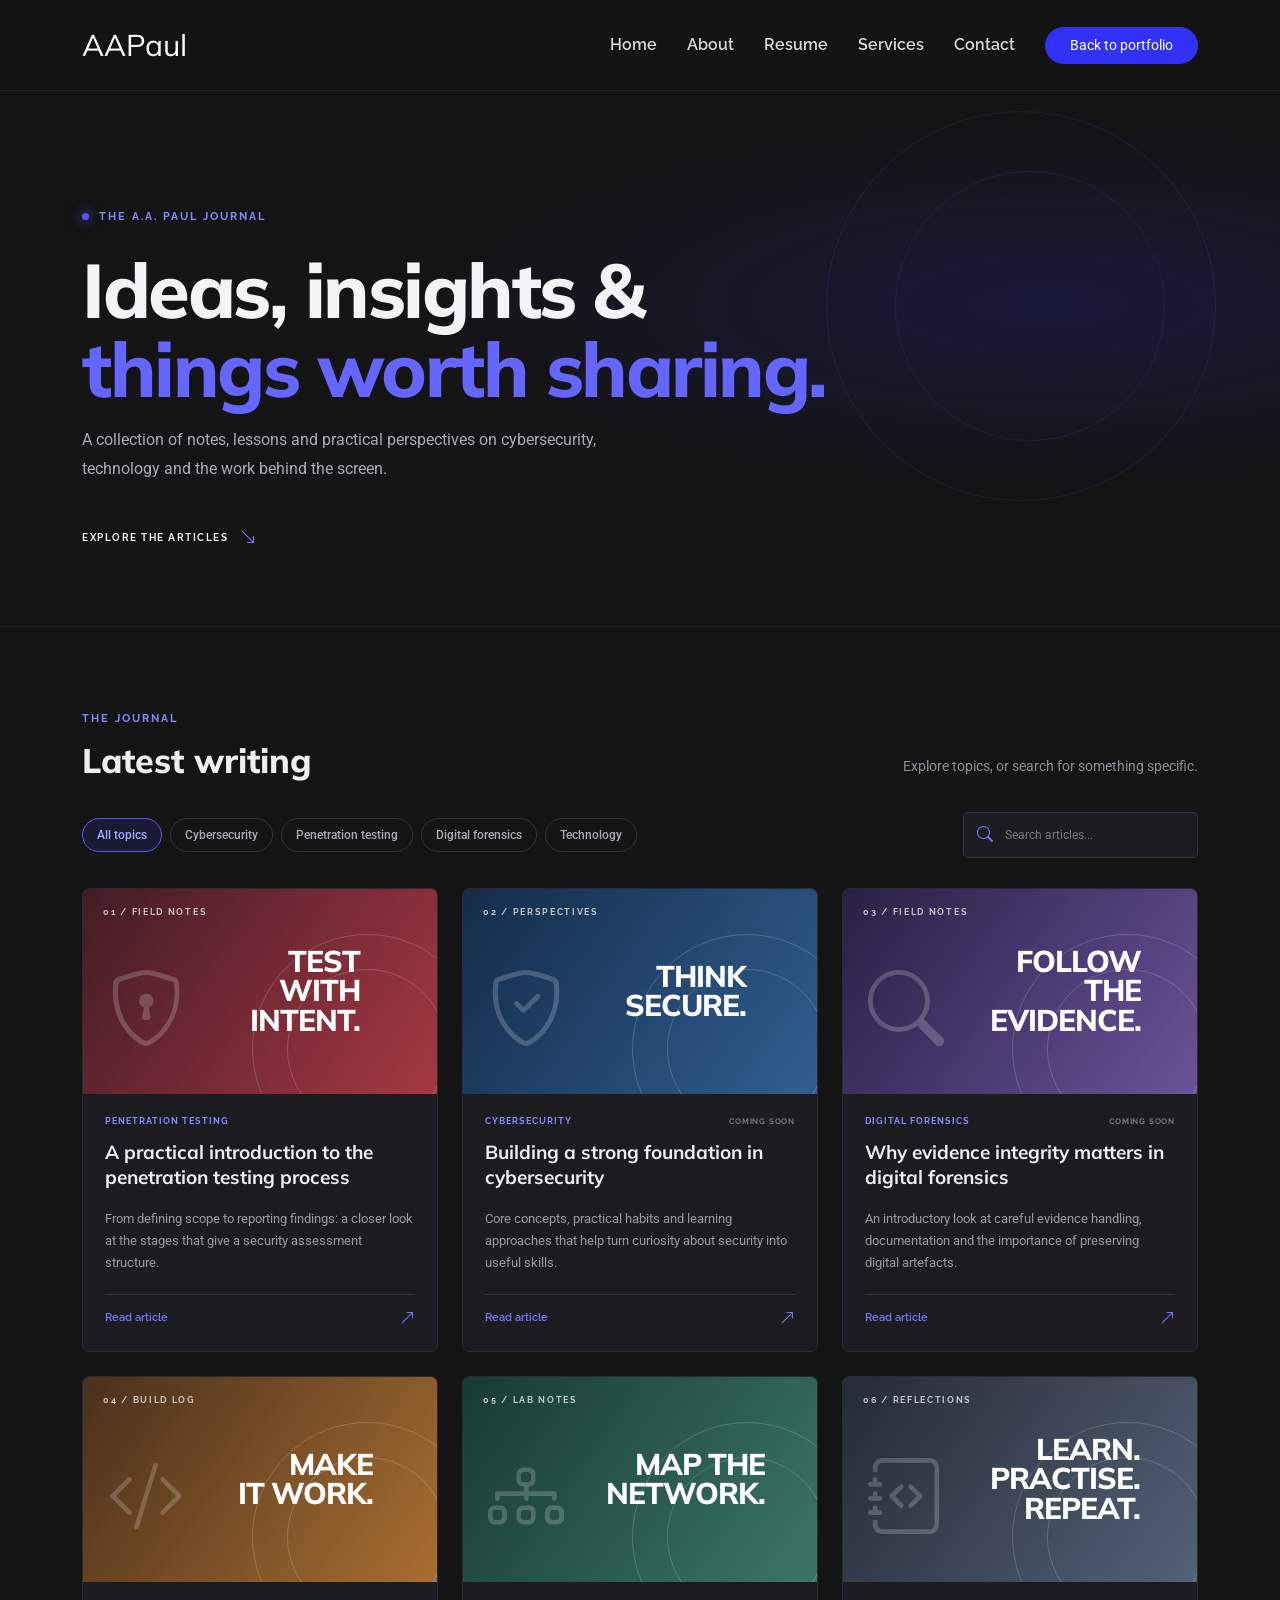
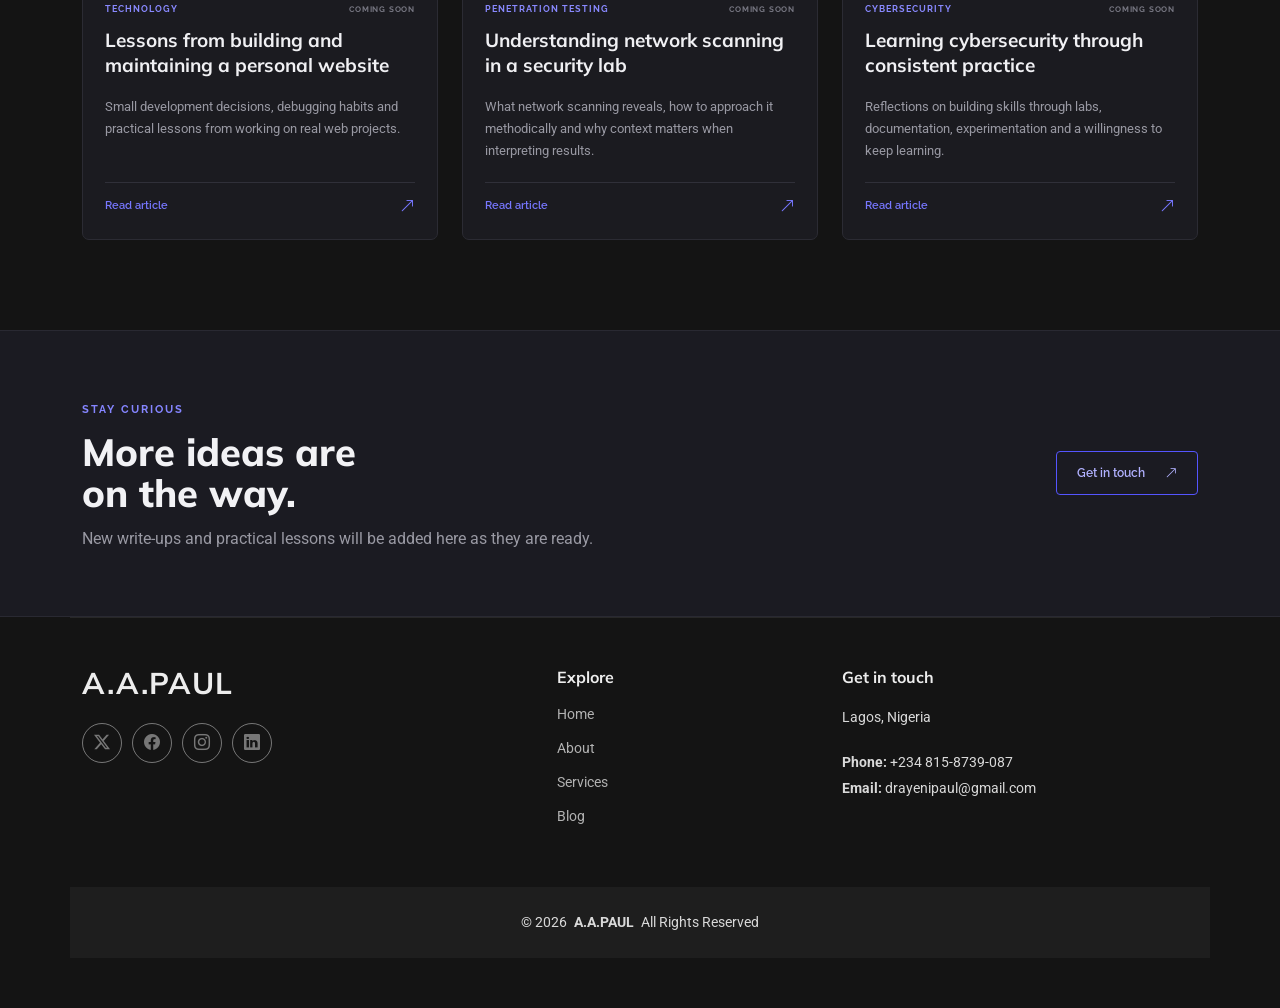
==== blogs/index.html @ 4cf0b378 "Add files via upload" ====
<!DOCTYPE html>
<html lang="en">
<head>
  <meta charset="utf-8">
  <meta name="viewport" content="width=device-width, initial-scale=1.0">
  <title>Blog | A.A. Paul</title>
  <meta name="description" content="Notes, tutorials and perspectives on cybersecurity, penetration testing, digital forensics and technology by A.A. Paul.">
  <meta name="theme-color" content="#141414">
  <link href="../favicon.png" rel="icon">
  <link rel="preconnect" href="https://fonts.googleapis.com">
  <link rel="preconnect" href="https://fonts.gstatic.com" crossorigin>
  <link href="https://fonts.googleapis.com/css2?family=Roboto:wght@300;400;500;700&family=Raleway:wght@400;500;600;700;800&family=Mulish:wght@400;500;600;700;800&display=swap" rel="stylesheet">
  <link href="../assets/vendor/bootstrap/css/bootstrap.min.css" rel="stylesheet">
  <link href="../assets/vendor/bootstrap-icons/bootstrap-icons.css" rel="stylesheet">
  <link href="../assets/vendor/aos/aos.css" rel="stylesheet">
  <link href="../assets/css/main.css" rel="stylesheet">
  <link href="../assets/css/blog.css" rel="stylesheet">
</head>
<body class="blogs-page">
  <header id="header" class="header d-flex align-items-center sticky-top">
    <div class="container-fluid container-xl position-relative d-flex align-items-center">
      <a href="../index.html" class="logo d-flex align-items-center me-auto"><h1 class="sitename">AAPaul</h1></a>
      <nav id="navmenu" class="navmenu" aria-label="Main navigation">
        <ul>
          <li><a href="../index.html#hero">Home</a></li>
          <li><a href="../index.html#about">About</a></li>
          <li><a href="../index.html#resume">Resume</a></li>
          <li><a href="../index.html#services">Services</a></li>
          <li><a href="../index.html#contact">Contact</a></li>
        </ul>
        <i class="mobile-nav-toggle d-xl-none bi bi-list" aria-label="Toggle navigation" role="button" tabindex="0"></i>
      </nav>
      <a class="btn-getstarted blog-nav-cta" href="index.html">Back to portfolio</a>
    </div>
  </header>

  <main>
    <section class="blog-hero">
      <div class="container" data-aos="fade-up">
        <div class="blog-eyebrow"><span></span> THE A.A. PAUL JOURNAL</div>
        <h2>Ideas, insights &amp;<br><em>things worth sharing.</em></h2>
        <p class="blog-intro">A collection of notes, lessons and practical perspectives on cybersecurity, technology and the work behind the screen.</p>
        <a class="blog-scroll-link" href="#articles">EXPLORE THE ARTICLES <i class="bi bi-arrow-down-right"></i></a>
      </div>
      <div class="hero-orbit orbit-one"></div><div class="hero-orbit orbit-two"></div>
    </section>

    <section class="blog-content" id="articles">
      <div class="container">
        <div class="blog-section-heading" data-aos="fade-up">
          <div><span class="section-kicker">THE JOURNAL</span><h2>Latest writing</h2></div>
          <p>Explore topics, or search for something specific.</p>
        </div>

        <div class="blog-tools" data-aos="fade-up" data-aos-delay="80">
          <div class="blog-filters" role="group" aria-label="Filter articles by category">
            <button class="filter-chip active" type="button" data-filter="all" aria-pressed="true">All topics</button>
            <button class="filter-chip" type="button" data-filter="Cybersecurity" aria-pressed="false">Cybersecurity</button>
            <button class="filter-chip" type="button" data-filter="Penetration Testing" aria-pressed="false">Penetration testing</button>
            <button class="filter-chip" type="button" data-filter="Digital Forensics" aria-pressed="false">Digital forensics</button>
            <button class="filter-chip" type="button" data-filter="Technology" aria-pressed="false">Technology</button>
          </div>
          <label class="blog-search"><i class="bi bi-search"></i><input id="blogSearch" type="search" placeholder="Search articles..." aria-label="Search articles"></label>
        </div>

        <div class="row g-4" id="blogGrid">
          <div class="col-lg-4 col-md-6 blog-card-wrap" data-category="Penetration Testing" data-search="penetration testing methodology reconnaissance vulnerability assessment ethical hacking">
            <article class="journal-card" data-aos="fade-up">
              <div class="journal-art art-red"><span class="art-index">01 / FIELD NOTES</span><i class="bi bi-shield-lock"></i><span class="art-word">TEST<br>WITH<br>INTENT.</span></div>
              <div class="journal-card-body"><div class="journal-meta"><span>Penetration Testing</span><!--<span class="coming-soon">COMING SOON</span>--></div><h3>A practical introduction to the penetration testing process</h3><p>From defining scope to reporting findings: a closer look at the stages that give a security assessment structure.</p><a class="journal-read" href="/a-practical-introduction-to the-penetration-testing-process">Read article <i class="bi bi-arrow-up-right"></i></a></div>
            </article>
          </div>
          <div class="col-lg-4 col-md-6 blog-card-wrap" data-category="Cybersecurity" data-search="cybersecurity fundamentals security mindset learning skills beginner">
            <article class="journal-card" data-aos="fade-up" data-aos-delay="70">
              <div class="journal-art art-blue"><span class="art-index">02 / PERSPECTIVES</span><i class="bi bi-shield-check"></i><span class="art-word">THINK<br>SECURE.</span></div>
              <div class="journal-card-body"><div class="journal-meta"><span>Cybersecurity</span><span class="coming-soon">COMING SOON</span></div><h3>Building a strong foundation in cybersecurity</h3><p>Core concepts, practical habits and learning approaches that help turn curiosity about security into useful skills.</p><a class="journal-read" href="/building-a-strong-foundation-in-cybersecurity">Read article <i class="bi bi-arrow-up-right"></i></a></div>
            </article>
          </div>
          <div class="col-lg-4 col-md-6 blog-card-wrap" data-category="Digital Forensics" data-search="digital forensics investigation evidence integrity chain custody analysis">
            <article class="journal-card" data-aos="fade-up" data-aos-delay="140">
              <div class="journal-art art-violet"><span class="art-index">03 / FIELD NOTES</span><i class="bi bi-search"></i><span class="art-word">FOLLOW<br>THE<br>EVIDENCE.</span></div>
              <div class="journal-card-body"><div class="journal-meta"><span>Digital Forensics</span><span class="coming-soon">COMING SOON</span></div><h3>Why evidence integrity matters in digital forensics</h3><p>An introductory look at careful evidence handling, documentation and the importance of preserving digital artefacts.</p><a class="journal-read" href="../why-evidence-integrity-matters-in-digital-forensics">Read article <i class="bi bi-arrow-up-right"></i></a></div>
            </article>
          </div>
          <div class="col-lg-4 col-md-6 blog-card-wrap" data-category="Technology" data-search="technology web development building portfolio website lessons">
            <article class="journal-card" data-aos="fade-up">
              <div class="journal-art art-amber"><span class="art-index">04 / BUILD LOG</span><i class="bi bi-code-slash"></i><span class="art-word">MAKE<br>IT WORK.</span></div>
              <div class="journal-card-body"><div class="journal-meta"><span>Technology</span><span class="coming-soon">COMING SOON</span></div><h3>Lessons from building and maintaining a personal website</h3><p>Small development decisions, debugging habits and practical lessons from working on real web projects.</p><a class="journal-read" href="../lessons-from-building-and-maintaining-a-personal-website">Read article <i class="bi bi-arrow-up-right"></i></a></div>
            </article>
          </div>
          <div class="col-lg-4 col-md-6 blog-card-wrap" data-category="Penetration Testing" data-search="nmap network scanning ports services enumeration lab">
            <article class="journal-card" data-aos="fade-up" data-aos-delay="70">
              <div class="journal-art art-green"><span class="art-index">05 / LAB NOTES</span><i class="bi bi-diagram-3"></i><span class="art-word">MAP THE<br>NETWORK.</span></div>
              <div class="journal-card-body"><div class="journal-meta"><span>Penetration Testing</span><span class="coming-soon">COMING SOON</span></div><h3>Understanding network scanning in a security lab</h3><p>What network scanning reveals, how to approach it methodically and why context matters when interpreting results.</p><a class="journal-read" href="../understanding-network-scanning-in-a-security-lab">Read article <i class="bi bi-arrow-up-right"></i></a></div>
            </article>
          </div>
          <div class="col-lg-4 col-md-6 blog-card-wrap" data-category="Cybersecurity" data-search="career cybersecurity continuous learning professional development journey">
            <article class="journal-card" data-aos="fade-up" data-aos-delay="140">
              <div class="journal-art art-slate"><span class="art-index">06 / REFLECTIONS</span><i class="bi bi-journal-code"></i><span class="art-word">LEARN.<br>PRACTISE.<br>REPEAT.</span></div>
              <div class="journal-card-body"><div class="journal-meta"><span>Cybersecurity</span><span class="coming-soon">COMING SOON</span></div><h3>Learning cybersecurity through consistent practice</h3><p>Reflections on building skills through labs, documentation, experimentation and a willingness to keep learning.</p><a class="journal-read" href="../learning-cybersecurity-through-consistent-practice">Read article <i class="bi bi-arrow-up-right"></i></a></div>
            </article>
          </div>
        </div>
        <div class="blog-empty" id="blogEmpty" hidden><i class="bi bi-journal-x"></i><h3>No matching articles</h3><p>Try another search term or choose a different topic.</p></div>
      </div>
    </section>

    <section class="blog-note"><div class="container"><div class="blog-note-inner"><div><span class="section-kicker">STAY CURIOUS</span><h2>More ideas are<br>on the way.</h2><p>New write-ups and practical lessons will be added here as they are ready.</p></div><a href="index.html#contact" class="blog-contact-link">Get in touch <i class="bi bi-arrow-up-right"></i></a></div></div></section>
  </main>

  <footer id="footer" class="footer"><div class="container footer-top"><div class="row gy-4"><div class="col-lg-5 col-md-12 footer-about"><a href="index.html" class="logo d-flex align-items-center"><span class="sitename">A.A.PAUL</span></a><div class="social-links d-flex mt-4"><a href="https://x.com/Dr_JPat" aria-label="X"><i class="bi bi-twitter-x"></i></a><a href="https://web.facebook.com/paul.ayeni.921" aria-label="Facebook"><i class="bi bi-facebook"></i></a><a href="https://www.instagram.com/ayeni.a.paul" aria-label="Instagram"><i class="bi bi-instagram"></i></a><a href="https://www.linkedin.com/in/paul-ayeni-24960a323" aria-label="LinkedIn"><i class="bi bi-linkedin"></i></a></div></div><div class="col-lg-3 col-6 footer-links"><h4>Explore</h4><ul><li><a href="index.html#hero">Home</a></li><li><a href="index.html#about">About</a></li><li><a href="index.html#services">Services</a></li><li><a href="blogs.html">Blog</a></li></ul></div><div class="col-lg-4 col-md-12 footer-contact"><h4>Get in touch</h4><p>Lagos, Nigeria</p><p class="mt-4"><strong>Phone:</strong> <span>+234 815-8739-087</span></p><p><strong>Email:</strong> <span>drayenipaul@gmail.com</span></p></div></div></div><div class="container copyright text-center mt-4"><p>© <span>2026</span> <strong class="px-1 sitename">A.A.PAUL</strong> <span>All Rights Reserved</span></p></div></footer>
  <a href="#" id="scroll-top" class="scroll-top d-flex align-items-center justify-content-center"><i class="bi bi-arrow-up-short"></i></a>
  <div id="preloader"></div>
  <script src="../assets/vendor/bootstrap/js/bootstrap.bundle.min.js"></script>
  <script src="../assets/vendor/aos/aos.js"></script>
  <script src="../assets/js/main.js"></script>
  <script src="../assets/js/blog.js"></script>
</body>
</html>
---- assets/css/main.css ----
body{
  color: var(--default-color);
  background-color: var(--background-color);
  font-family: var(--default-font);
}

/* Fonts */
:root {
  --default-font: "Roboto",  system-ui, -apple-system, "Segoe UI", Roboto, "Helvetica Neue", Arial, "Noto Sans", "Liberation Sans", sans-serif, "Apple Color Emoji", "Segoe UI Emoji", "Segoe UI Symbol", "Noto Color Emoji";
  --heading-font: "Mulish",  sans-serif;
  --nav-font: "Raleway",  sans-serif;
}

:root { 
  --background-color: #141414; 
  --default-color: #d9d9d9; 
  --heading-color: #ededed; 
  --accent-color: rgb(49, 49, 248); 
  --surface-color: #1c1c1c; 
  --contrast-color: #ffffff;
}

:root {
  --nav-color: #d9d9d9;  
  --nav-hover-color: rgb(49, 49, 248); 
  --nav-mobile-background-color: #2e2e2e;
  --nav-dropdown-background-color: #2e2e2e;
  --nav-dropdown-color: #d9d9d9;
  --nav-dropdown-hover-color: rgb(49, 49, 248);
}

.light-background {
  --background-color: rgba(41, 41, 41, 0.8);
  --surface-color: #484848;
}

.dark-background {
  --background-color: #060606;
  --default-color: #ffffff;
  --heading-color: #ffffff;
  --surface-color: #252525;
  --contrast-color: #ffffff;
}

/* Smooth scroll */
:root {
  scroll-behavior: smooth;
}

a{
  color: var(--accent-color);
  text-decoration: none;
  transition: 0.3s;
}

a:hover{
  color: color-mix(in srgb, var(--accent-color), transparent 25%);
  text-decoration: none;
}

.header{
  --heading-color: #ffffff;
  color: var(--default-color);
  background-color: var(--background-color);
  padding: 15px 0;
  transition: all 0.5s;
  z-index: 997;
}

h1, h2, h3, h4, h5, h6{
  color: var(--heading-color);
  font-family: var(--heading-font);
}

.header .logo{
  line-height: 1;
}

.header .logo img{
  max-height: 36px;
  margin-right: 8px;
}

.header .logo h1{
  font-size: 30px;
  margin: 0;
  font-weight: 400;
  color: var(--heading-color);
}

.header .btn-getstarted,
.header .btn-getstarted:focus{
  color: var(--contrast-color);
  background: var(--accent-color);
  font-size: 14px;
  padding: 8px 25px;
  margin: 0 0 0 30px;
  border-radius: 50px;
  transition: 0.3s;
}

.header .btn-getstarted:hover,
.header .btn-getstarted:focus:hover{
  color: var(--contrast-color);
  background: color-mix(in srgb, var(--accent-color), transparent 15%);
}

@media (max-width: 1200px){
  .header .logo {
    order: 1;
  }

  .header .btn-getstarted{
    order: 2;
    margin: 0 15px 0 0;
    padding: 6px 15px;
  }

  .header .navmenu{
    order: 3;
  }
}

.scrolled .header{
  box-shadow: 0px 0 18px rgba(0, 0, 0, 0.1);
}

.index-page .header{
  --background-color: rgba(255, 255, 255, 0);
}

.index-page.scrolled .header{
  --background-color: rgba(20, 20, 20, 0.8);
}

/* Navmenu - Desktop */
@media (min-width: 1200px){
  .navmenu {
    padding: 0;
  }

  .navmenu ul{
    margin: 0;
    padding: 0;
    display: flex;
    list-style: none;
    align-items: center;
  }

  .navmenu li{
    position: relative;
  }

  .navmenu a,
  .navmenu a:focus{
    color: var(--nav-color);
    padding: 18px 15px;
    font-size: 16px;
    font-family: var(--nav-font);
    font-weight: 600;
    display: flex;
    align-items: center;
    justify-content: space-between;
    white-space: nowrap;
    transition: 0.3s;
  }

  .navmenu a i,
  .navmenu a:focus i{
    font-size: 12px;
    line-height: 0;
    margin-left: 5px;
    transition: 0.3s;
  }

  .navmenu li:last-child a{
    padding-right: 0;
  }

  .navmenu li:hover>a,
  .navmenu .active,
  .navmenu .active:focus{
    color: var(--nav-hover-color);
  }

  .navmenu .dropdown ul{
    margin: 0;
    padding: 10px 0;
    background: var(--nav-dropdown-background-color);
    display: block;
    position: absolute;
    visibility: hidden;
    left: 14px;
    top: 130%;
    opacity: 0;
    transition: 0.3s;
    border-radius: 4px;
    z-index: 99;
    box-shadow: 0px 0px 30px rgba(0, 0, 0, 0.1);
  }

  .navmenu .dropdown ul li{
    min-width: 200px;
  }

  .navmenu .dropdown ul a{
    padding: 10px 20px;
    font-size: 15px;
    text-transform: none;
    color: var(--nav-dropdown-color);
  }

  .navmenu .dropdown ul a i{
    font-size: 12px;
  }

  .navmenu .dropdown ul a:hover,
  .navmenu .dropdown ul .active:hover,
  .navmenu .dropdown ul li:hover>a{
    color: var(--nav-dropdown-hover-color);
  }

  .navmenu .dropdown:hover>ul{
    opacity: 1;
    top: 100%;
    visibility: visible;
  }

  .navmenu .dropdown .dropdown ul{
    top: 0;
    left: -90%;
    visibility: hidden;
  }

  .navmenu .dropdown .dropdown:hover>ul{
    opacity: 1;
    top: 0;
    left: -100%;
    visibility: visible;
  }
}

/* Navmenu - Mobile */
@media (max-width: 1199px){
  .mobile-nav-toggle {
    color: var(--nav-color);
    font-size: 28px;
    line-height: 0;
    margin-right: 10px;
    cursor: pointer;
    transition: color 0.3s;
  }

  .navmenu{
    padding: 0;
    z-index: 9997;
  }

  .navmenu ul{
    display: none;
    list-style: none;
    position: absolute;
    inset: 60px 20px 20px 20px;
    padding: 10px 0;
    margin: 0;
    border-radius: 6px;
    background-color: var(--nav-mobile-background-color);
    overflow-y: auto;
    transition: 0.3s;
    z-index: 9998;
    box-shadow: 0px 0px 30px rgba(0, 0, 0, 0.1);
  }

  .navmenu a,
  .navmenu a:focus{
    color: var(--nav-dropdown-color);
    padding: 10px 20px;
    font-family: var(--nav-font);
    font-size: 17px;
    font-weight: 500;
    display: flex;
    align-items: center;
    justify-content: space-between;
    white-space: nowrap;
    transition: 0.3s;
  }

  .navmenu a i,
  .navmenu a:focus i{
    font-size: 12px;
    line-height: 0;
    margin-left: 5px;
    width: 30px;
    height: 30px;
    display: flex;
    align-items: center;
    justify-content: center;
    border-radius: 50%;
    transition: 0.3s;
    background-color: color-mix(in srgb, var(--accent-color), transparent 90%);
  }

  .navmenu a i:hover,
  .navmenu a:focus i:hover{
    background-color: var(--accent-color);
    color: var(--contrast-color);
  }

  .navmenu a:hover,
  .navmenu .active,
  .navmenu .active:focus{
    color: var(--nav-dropdown-hover-color);
  }

  .navmenu .active i,
  .navmenu .active:focus i{
    background-color: var(--accent-color);
    color: var(--contrast-color);
    transform: rotate(180deg);
  }

  .navmenu .dropdown ul{
    position: static;
    display: none;
    z-index: 99;
    padding: 10px 0;
    margin: 10px 20px;
    background-color: var(--nav-dropdown-background-color);
    border: 1px solid color-mix(in srgb, var(--default-color), transparent 90%);
    box-shadow: none;
    transition: all 0.5s ease-in-out;
  }

  .navmenu .dropdown ul ul{
    background-color: rgba(33, 37, 41, 0.1);
  }

  .navmenu .dropdown>.dropdown-active{
    display: block;
    background-color: rgba(33, 37, 41, 0.03);
  }

  .mobile-nav-active{
    overflow: hidden;
  }

  .mobile-nav-active .mobile-nav-toggle{
    color: #fff;
    position: absolute;
    font-size: 32px;
    top: 15px;
    right: 15px;
    margin-right: 0;
    z-index: 9999;
  }

  .mobile-nav-active .navmenu{
    position: fixed;
    overflow: hidden;
    inset: 0;
    background: rgba(33, 37, 41, 0.8);
    transition: 0.3s;
  }

  .mobile-nav-active .navmenu>ul{
    display: block;
  }
}

section, .section{
  color: var(--default-color);
  background-color: var(--background-color);
  padding: 60px 0;
  scroll-margin-top: 90px;
  overflow: clip;
}

@media (max-width: 1199px){

  section,
  .section {
    scroll-margin-top: 66px;
  }
}

/*-----------------------Global Section Titles---------------*/
.section-title{
  text-align: center;
  padding-bottom: 60px;
  position: relative;
}

.section-title h2{
  font-size: 3.5rem;
  font-weight: 300;
  line-height: 1.2;
  color: var(--heading-color);
  margin-bottom: 1.5rem;
  letter-spacing: -1px;
}

@media (max-width: 768px){
  .section-title h2 {
    font-size: 2.5rem;
  }
}

.section-title .subtitle{
  display: inline-block;
  font-size: 0.875rem;
  font-weight: 400;
  color: var(--accent-color);
  text-transform: uppercase;
  letter-spacing: 2px;
  margin-bottom: 1.5rem;
  position: relative;
}

.section-title .subtitle::after{
  content: "";
  position: absolute;
  bottom: -8px;
  left: 50%;
  transform: translateX(-50%);
  width: 40px;
  height: 1px;
  background: var(--accent-color);
}

.section-title p{
  font-size: 1.125rem;
  line-height: 1.8;
  color: color-mix(in srgb, var(--default-color), transparent 25%);
  max-width: 900px;
  margin: 0 auto;
  text-wrap: balance;
}

/*----------------Hero Section------------------*/
.hero{
  padding-top: 80px;
  min-height: 100vh;
  position: relative;
  display: flex;
  align-items: center;
  justify-content: center;
  overflow: hidden;
  padding-bottom: 80px;
}

.hero img{
  position: absolute;
  inset: 0;
  display: block;
  width: 100%;
  height: 100%;
  object-fit: cover;
  z-index: 1;
}

.hero:before{
  content: "";
  background: color-mix(in srgb, var(--background-color), transparent 30%);
  position: absolute;
  inset: 0;
  z-index: 2;
  border-radius: 0;
}

.hero .container{
  position: relative;
  z-index: 3;
}

.hero h2{
  margin: 0;
  font-size: 48px;
  font-weight: 700;
}

.hero p{
  margin: 10px 0 0 0;
  font-size: 24px;
  color: color-mix(in srgb, var(--default-color), transparent 20%);
}

.hero p span{
  color: var(--accent-color);
  letter-spacing: 1px;
  border-bottom: 2px solid var(--accent-color);
}

.hero .social-links{
  margin-top: 30px;
  display: flex;
  justify-content: center;
  gap: 15px;
}

.hero .social-links a{
  display: flex;
  align-items: center;
  justify-content: center;
  width: 50px;
  height: 50px;
  border-radius: 50%;
  background: color-mix(in srgb, var(--default-color), transparent 92%);
  color: var(--default-color);
  font-size: 20px;
  transition: 0.3s;
}

.hero .social-links a:hover{
  background: var(--accent-color);
  color: var(--contrast-color);
  transform: translateY(-3px);
}

@media (max-width: 1032px){

  .hero img{
    display: none;
  }

  .hero{
    background-image: url("me.jpeg");
    background-position: center;
    background-size: cover;
  }
}

@media (max-width: 768px){

  .hero img{
    display: none;
  }

  .hero{
    background-image: url('me.jpeg');
    background-position: center;
    background-size: cover;
  }
  
  .hero h2 {
    font-size: 32px;
  }

  .hero p {
    font-size: 20px;
  }
}
/*----------------Hero End*/

/*------------------About Section--------------*/

.about {
  overflow: hidden;
  position: relative;
}

.about::before {
  content: "";
  position: absolute;
  top: -50%;
  right: -20%;
  width: 800px;
  height: 800px;
  background: radial-gradient(circle, color-mix(in srgb, var(--accent-color), transparent 85%) 0%, transparent 70%);
  border-radius: 50%;
  z-index: 0;
  pointer-events: none;
}

.about .container{
  position: relative;
  z-index: 1;
}

.about .profile-card{
  background: var(--surface-color);
  border-radius: 24px;
  padding: 40px;
  box-shadow: 0 8px 30px rgba(0, 0, 0, 0.08);
  position: sticky;
  top: 100px;
}

.about .profile-card .profile-header{
  text-align: center;
  padding-bottom: 30px;
  border-bottom: 1px solid color-mix(in srgb, var(--default-color), transparent 90%);
}

.about .profile-card .profile-header .profile-avatar{
  width: 140px;
  height: 140px;
  margin: 0 auto 24px;
  position: relative;
  border-radius: 50%;
  padding: 6px;
  background: linear-gradient(135deg, var(--accent-color), color-mix(in srgb, var(--accent-color), #ff6b9d 50%));
}

.about .profile-card .profile-header .profile-avatar img{
  width: 100%;
  height: 100%;
  object-fit: cover;
  border-radius: 50%;
  border: 4px solid var(--surface-color);
}

.about .profile-card .profile-header .profile-avatar .status-indicator{
  position: absolute;
  bottom: 8px;
  right: 8px;
  width: 24px;
  height: 24px;
  background: #10b981;
  border: 4px solid var(--surface-color);
  border-radius: 50%;
  animation: pulse 2s infinite;
}

.about .profile-card .profile-header h3{
  font-size: 24px;
  font-weight: 700;
  margin-bottom: 8px;
  color: var(--heading-color);
}

.about .profile-card .profile-header .role{
  display: inline-block;
  font-size: 15px;
  color: var(--accent-color);
  font-weight: 500;
  margin-bottom: 16px;
}

.about .profile-card .profile-header .rating{
  display: flex;
  align-items: center;
  justify-content: center;
  gap: 4px;
  margin-top: 12px;
}

.about .profile-card .profile-header .rating i{
  color: #fbbf24;
  font-size: 16px;
}

.about .profile-card .profile-header .rating span{
  margin-left: 8px;
  font-weight: 600;
  color: var(--default-color);
  font-size: 15px;
}

.about .profile-card .profile-stats{
  display: grid;
  grid-template-columns: repeat(3, 1fr);
  gap: 20px;
  padding: 30px 0;
  border-bottom: 1px solid color-mix(in srgb, var(--default-color), transparent 90%);
}

.about .profile-card .profile-stats .stat-item{
  text-align: center;
}

.about .profile-card .profile-stats .stat-item h4{
  font-size: 28px;
  font-weight: 700;
  color: var(--accent-color);
  margin-bottom: 6px;
}

.about .profile-card .profile-stats .stat-item p{
  font-size: 13px;
  color: color-mix(in srgb, var(--default-color), transparent 30%);
  text-transform: uppercase;
  letter-spacing: 0.5px;
  margin: 0;
}

.about .profile-card .profile-actions{
  display: flex;
  flex-direction: column;
  gap: 12px;
  padding: 30px 0;
  border-bottom: 1px solid color-mix(in srgb, var(--default-color), transparent 90%);
}

.about .profile-card .profile-actions a{
  display: flex;
  align-items: center;
  justify-content: center;
  gap: 10px;
  padding: 14px 24px;
  border-radius: 12px;
  font-weight: 600;
  font-size: 15px;
  text-decoration: none;
  transition: all 0.3s ease;
}

.about .profile-card .profile-actions a.btn-primary{
  background: var(--accent-color);
  color: var(--contrast-color);
}

.about .profile-card .profile-actions a.btn-primary:hover{
  background: color-mix(in srgb, var(--accent-color), #000 15%);
  transform: translateY(-2px);
  box-shadow: 0 6px 20px rgba(0, 0, 0, 0.15);
}

.about .profile-card .profile-actions a.btn-secondary{
  background: color-mix(in srgb, var(--accent-color), transparent 90%);
  color: var(--accent-color);
}

.about .profile-card .profile-actions a.btn-secondary:hover{
  background: color-mix(in srgb, var(--accent-color), transparent 85%);
}

.about .profile-card .profile-actions a i{
  font-size: 18px;
}

.about .profile-card .social-connect{
  display: flex;
  justify-content: center;
  gap: 12px;
  padding-top: 30px;
}

.about .profile-card .social-connect a{
  width: 44px;
  height: 44px;
  display: flex;
  align-items: center;
  justify-content: center;
  background: color-mix(in srgb, var(--default-color), transparent 94%);
  border-radius: 12px;
  color: var(--default-color);
  font-size: 18px;
  transition: all 0.3s ease;
}

.about .profile-card .social-connect a:hover{
  background: var(--accent-color);
  color: var(--contrast-color);
  transform: translateY(-3px);
}

.about .content-wrapper .bio-section{
  margin-bottom: 50px;
}

.about .content-wrapper .bio-section .section-tag{
  display: inline-block;
  padding: 6px 16px;
  background: color-mix(in srgb, var(--accent-color), transparent 90%);
  color: var(--accent-color);
  border-radius: 20px;
  font-size: 13px;
  font-weight: 600;
  text-transform: uppercase;
  letter-spacing: 0.5px;
  margin-bottom: 16px;
}

.about .content-wrapper .bio-section h2{
  font-size: 36px;
  font-weight: 700;
  color: var(--heading-color);
  margin-bottom: 24px;
  line-height: 1.2;
}

.about .content-wrapper .bio-section p{
  font-size: 16px;
  line-height: 1.8;
  color: var(--default-color);
  margin-bottom: 16px;
}

.about .content-wrapper .bio-section p:last-child{
  margin-bottom: 0;
}

.about .content-wrapper .details-grid{
  display: grid;
  grid-template-columns: repeat(2, 1fr);
  gap: 24px;
  margin-bottom: 50px;
}

.about .content-wrapper .details-grid .detail-item{
  display: flex;
  align-items: center;
  gap: 16px;
  padding: 24px;
  background: var(--surface-color);
  border-radius: 16px;
  border: 1px solid color-mix(in srgb, var(--default-color), transparent 92%);
  transition: all 0.3s ease;
}

.about .content-wrapper .details-grid .detail-item:hover{
  border-color: var(--accent-color);
  transform: translateY(-3px);
  box-shadow: 0 8px 24px rgba(0, 0, 0, 0.08);
}

.about .content-wrapper .details-grid .detail-item i{
  font-size: 28px;
  color: var(--accent-color);
  flex-shrink: 0;
}

.about .content-wrapper .details-grid .detail-item .detail-content span{
  display: block;
  font-size: 13px;
  color: color-mix(in srgb, var(--default-color), transparent 40%);
  text-transform: uppercase;
  letter-spacing: 0.5px;
  margin-bottom: 4px;
}

.about .content-wrapper .details-grid .detail-item .detail-content strong{
  display: block;
  font-size: 16px;
  color: var(--heading-color);
  font-weight: 600;
}

.about .content-wrapper .skills-showcase .section-tag{
  display: inline-block;
  padding: 6px 16px;
  background: color-mix(in srgb, var(--accent-color), transparent 90%);
  color: var(--accent-color);
  border-radius: 20px;
  font-size: 13px;
  font-weight: 600;
  text-transform: uppercase;
  letter-spacing: 0.5px;
  margin-bottom: 16px;
}

.about .content-wrapper .skills-showcase h3{
  font-size: 28px;
  font-weight: 700;
  color: var(--heading-color);
  margin-bottom: 32px;
}

.about .content-wrapper .skills-showcase .skills-list .skill-item{
  margin-bottom: 28px;
}

.about .content-wrapper .skills-showcase .skills-list .skill-item .skill-info{
  display: flex;
  justify-content: space-between;
  align-items: center;
  margin-bottom: 10px;
}

.about .content-wrapper .skills-showcase .skills-list .skill-item .skill-info .skill-name{
  font-size: 15px;
  font-weight: 600;
  color: var(--heading-color);
}

.about .content-wrapper .skills-showcase .skills-list .skill-item .skill-info .skill-percent{
  font-size: 15px;
  font-weight: 700;
  color: var(--accent-color);
}

.about .content-wrapper .skills-showcase .skills-list .skill-item .progress{
  height: 10px;
  border-radius: 10px;
  background: color-mix(in srgb, var(--default-color), transparent 94%);
  overflow: hidden;
}

.about .content-wrapper .skills-showcase .skills-list .skill-item .progress .progress-bar{
  width: 0;
  height: 100%;
  background: linear-gradient(90deg, var(--accent-color), color-mix(in srgb, var(--accent-color), #ff6b9d 50%));
  border-radius: 10px;
  transition: width 1.5s cubic-bezier(0.65, 0, 0.35, 1);
  position: relative;
}

.about .content-wrapper .skills-showcase .skills-list .skill-item .progress .progress-bar::after{
  content: "";
  position: absolute;
  top: 0;
  left: 0;
  right: 0;
  bottom: 0;
  background: linear-gradient(90deg, transparent, rgba(255, 255, 255, 0.4), transparent);
  animation: shimmer 2s infinite;
}

@keyframes pulse {

  0%,
  100% {
    opacity: 1;
  }

  50% {
    opacity: 0.6;
  }
}

@keyframes shimmer {
  0% {
    transform: translateX(-100%);
  }

  100% {
    transform: translateX(100%);
  }
}

@media (max-width: 992px) {
  .about .profile-card {
    position: static;
    margin-bottom: 40px;
  }

  .about .content-wrapper .bio-section h2 {
    font-size: 30px;
  }

  .about .content-wrapper .details-grid {
    grid-template-columns: 1fr;
  }

  .about .content-wrapper .skills-showcase h3 {
    font-size: 24px;
  }
}

@media (max-width: 576px) {
  .about .profile-card {
    padding: 30px 20px;
  }

  .about .profile-card .profile-header .profile-avatar {
    width: 120px;
    height: 120px;
  }

  .about .profile-card .profile-stats {
    grid-template-columns: repeat(3, 1fr);
    gap: 16px;
  }

  .about .profile-card .profile-stats .stat-item h4 {
    font-size: 24px;
  }

  .about .content-wrapper .bio-section h2 {
    font-size: 26px;
  }

  .about .content-wrapper .details-grid .detail-item {
    padding: 18px;
  }

  .about .content-wrapper .details-grid .detail-item i {
    font-size: 24px;
  }
}
/*About Section End*/

/*--------------------------------------------------------------
# Resume Section
--------------------------------------------------------------*/
.resume .section-header {
  margin-bottom: 2.5rem;
}

.resume .section-header .header-content .section-badge {
  display: inline-block;
  background: linear-gradient(135deg, var(--accent-color), color-mix(in srgb, var(--accent-color), #6c5ce7 20%));
  color: var(--contrast-color);
  padding: 0.5rem 1.2rem;
  border-radius: 25px;
  font-size: 0.85rem;
  font-weight: 600;
  text-transform: uppercase;
  letter-spacing: 0.1em;
  margin-bottom: 1rem;
}

.resume .section-header .header-content h2 {
  font-size: 2.2rem;
  font-weight: 700;
  color: var(--heading-color);
  margin-bottom: 1rem;
  line-height: 1.2;
  letter-spacing: -0.02em;
}

.resume .section-header .header-content p {
  font-size: 1rem;
  line-height: 1.7;
  color: color-mix(in srgb, var(--default-color), transparent 35%);
  margin: 0;
}

.resume .experience-section .experience-cards {
  display: flex;
  flex-direction: column;
  gap: 1.5rem;
}

.resume .experience-section .experience-cards .exp-card {
  background: var(--surface-color);
  border-radius: 16px;
  padding: 2rem;
  border: 2px solid color-mix(in srgb, var(--default-color), transparent 95%);
  transition: all 0.3s ease;
  position: relative;
  overflow: hidden;
}

.resume .experience-section .experience-cards .exp-card::before {
  content: "";
  position: absolute;
  top: 0;
  left: 0;
  right: 0;
  height: 4px;
  background: linear-gradient(90deg, transparent, var(--accent-color), transparent);
  transform: translateX(-100%);
  transition: transform 0.3s ease;
}

.resume .experience-section .experience-cards .exp-card:hover {
  transform: translateY(-5px);
  border-color: color-mix(in srgb, var(--accent-color), transparent 80%);
  box-shadow: 0 15px 45px color-mix(in srgb, var(--default-color), transparent 85%);
}

.resume .experience-section .experience-cards .exp-card:hover::before {
  transform: translateX(0);
}

.resume .experience-section .experience-cards .exp-card.featured {
  border-color: color-mix(in srgb, var(--accent-color), transparent 70%);
  background: linear-gradient(135deg, var(--surface-color), color-mix(in srgb, var(--accent-color), transparent 95%));
}

.resume .experience-section .experience-cards .exp-card.featured::before {
  background: linear-gradient(90deg, var(--accent-color), color-mix(in srgb, var(--accent-color), #6c5ce7 20%), var(--accent-color));
}

.resume .experience-section .experience-cards .exp-card .card-header {
  display: flex;
  justify-content: space-between;
  align-items: center;
  margin-bottom: 1.5rem;
}

.resume .experience-section .experience-cards .exp-card .card-header .company-logo {
  width: 50px;
  height: 50px;
  background: linear-gradient(135deg, var(--accent-color), color-mix(in srgb, var(--accent-color), #6c5ce7 20%));
  border-radius: 12px;
  display: flex;
  align-items: center;
  justify-content: center;
}

.resume .experience-section .experience-cards .exp-card .card-header .company-logo i {
  font-size: 1.3rem;
  color: var(--contrast-color);
}

.resume .experience-section .experience-cards .exp-card .card-header .period-badge {
  background: color-mix(in srgb, var(--accent-color), transparent 85%);
  color: var(--accent-color);
  padding: 0.4rem 1rem;
  border-radius: 20px;
  font-size: 0.8rem;
  font-weight: 600;
  text-transform: uppercase;
  letter-spacing: 0.05em;
}

.resume .experience-section .experience-cards .exp-card .card-body h3 {
  font-size: 1.4rem;
  font-weight: 600;
  color: var(--heading-color);
  margin-bottom: 0.5rem;
  letter-spacing: -0.01em;
}

.resume .experience-section .experience-cards .exp-card .card-body .company-name {
  font-size: 1rem;
  color: color-mix(in srgb, var(--default-color), transparent 25%);
  font-weight: 500;
  margin-bottom: 0.3rem;
}

.resume .experience-section .experience-cards .exp-card .card-body .duration {
  display: inline-block;
  font-size: 0.9rem;
  color: var(--accent-color);
  font-weight: 600;
  background: color-mix(in srgb, var(--accent-color), transparent 90%);
  padding: 0.2rem 0.8rem;
  border-radius: 12px;
  margin-bottom: 1rem;
}

.resume .experience-section .experience-cards .exp-card .card-body .description {
  font-size: 0.95rem;
  line-height: 1.6;
  color: color-mix(in srgb, var(--default-color), transparent 35%);
  margin-bottom: 1.5rem;
}

.resume .experience-section .experience-cards .exp-card .card-body .skills-tags {
  display: flex;
  flex-wrap: wrap;
  gap: 0.5rem;
}

.resume .experience-section .experience-cards .exp-card .card-body .skills-tags .skill-tag {
  background: color-mix(in srgb, var(--accent-color), transparent 92%);
  color: var(--accent-color);
  padding: 0.3rem 0.8rem;
  border-radius: 15px;
  font-size: 0.8rem;
  font-weight: 500;
  border: 1px solid color-mix(in srgb, var(--accent-color), transparent 85%);
}

.resume .education-section .education-timeline .timeline-track {
  position: relative;
  padding-left: 2.5rem;
}

.resume .education-section .education-timeline .timeline-track::before {
  content: "";
  position: absolute;
  left: 10px;
  top: 0;
  bottom: 0;
  width: 2px;
  background: linear-gradient(180deg, var(--accent-color), color-mix(in srgb, var(--accent-color), transparent 50%));
}

.resume .education-section .education-timeline .timeline-track .timeline-item {
  position: relative;
  margin-bottom: 3rem;
}

.resume .education-section .education-timeline .timeline-track .timeline-item:last-child {
  margin-bottom: 0;
}

.resume .education-section .education-timeline .timeline-track .timeline-item .timeline-marker {
  position: absolute;
  left: -3.5rem;
  top: 0;
  width: 50px;
  height: 50px;
  background: linear-gradient(135deg, var(--accent-color), color-mix(in srgb, var(--accent-color), #6c5ce7 20%));
  border-radius: 50%;
  display: flex;
  align-items: center;
  justify-content: center;
  border: 4px solid var(--background-color);
  box-shadow: 0 0 0 3px color-mix(in srgb, var(--accent-color), transparent 80%);
}

.resume .education-section .education-timeline .timeline-track .timeline-item .timeline-marker i {
  font-size: 1.2rem;
  color: var(--contrast-color);
}

.resume .education-section .education-timeline .timeline-track .timeline-item .timeline-content {
  background: var(--surface-color);
  padding: 1.8rem;
  border-radius: 12px;
  border: 1px solid color-mix(in srgb, var(--default-color), transparent 95%);
  transition: all 0.3s ease;
}

.resume .education-section .education-timeline .timeline-track .timeline-item .timeline-content:hover {
  transform: translateX(5px);
  border-color: color-mix(in srgb, var(--accent-color), transparent 80%);
  box-shadow: 0 10px 30px color-mix(in srgb, var(--default-color), transparent 90%);
}

.resume .education-section .education-timeline .timeline-track .timeline-item .timeline-content .education-meta {
  display: flex;
  justify-content: space-between;
  align-items: center;
  margin-bottom: 1rem;
}

.resume .education-section .education-timeline .timeline-track .timeline-item .timeline-content .education-meta .year-range {
  font-size: 0.9rem;
  color: var(--accent-color);
  font-weight: 600;
  background: color-mix(in srgb, var(--accent-color), transparent 90%);
  padding: 0.3rem 0.8rem;
  border-radius: 15px;
}

.resume .education-section .education-timeline .timeline-track .timeline-item .timeline-content .education-meta .degree-level {
  font-size: 0.8rem;
  color: color-mix(in srgb, var(--default-color), transparent 40%);
  text-transform: uppercase;
  font-weight: 600;
  letter-spacing: 0.1em;
}

.resume .education-section .education-timeline .timeline-track .timeline-item .timeline-content h4 {
  font-size: 1.3rem;
  font-weight: 600;
  color: var(--heading-color);
  margin-bottom: 0.5rem;
  letter-spacing: -0.01em;
}

.resume .education-section .education-timeline .timeline-track .timeline-item .timeline-content .institution {
  font-size: 1rem;
  color: color-mix(in srgb, var(--default-color), transparent 25%);
  font-weight: 500;
  margin-bottom: 1rem;
}

.resume .education-section .education-timeline .timeline-track .timeline-item .timeline-content .description {
  font-size: 0.95rem;
  line-height: 1.6;
  color: color-mix(in srgb, var(--default-color), transparent 35%);
  margin-bottom: 1.2rem;
}

.resume .education-section .education-timeline .timeline-track .timeline-item .timeline-content .achievement {
  display: flex;
  align-items: center;
  gap: 0.5rem;
  background: color-mix(in srgb, var(--accent-color), transparent 92%);
  padding: 0.6rem 1rem;
  border-radius: 8px;
  border-left: 3px solid var(--accent-color);
}

.resume .education-section .education-timeline .timeline-track .timeline-item .timeline-content .achievement i {
  color: var(--accent-color);
  font-size: 1rem;
}

.resume .education-section .education-timeline .timeline-track .timeline-item .timeline-content .achievement span {
  font-size: 0.9rem;
  font-weight: 600;
  color: var(--accent-color);
}

.resume .education-section .education-timeline .timeline-track .timeline-item .timeline-content .certifications-list .cert-item {
  display: flex;
  justify-content: space-between;
  align-items: center;
  padding: 0.8rem 0;
  border-bottom: 1px solid color-mix(in srgb, var(--default-color), transparent 95%);
}

.resume .education-section .education-timeline .timeline-track .timeline-item .timeline-content .certifications-list .cert-item:last-child {
  border-bottom: none;
}

.resume .education-section .education-timeline .timeline-track .timeline-item .timeline-content .certifications-list .cert-item .cert-name {
  font-size: 0.9rem;
  color: var(--heading-color);
  font-weight: 500;
}

.resume .education-section .education-timeline .timeline-track .timeline-item .timeline-content .certifications-list .cert-item .cert-year {
  font-size: 0.8rem;
  color: var(--accent-color);
  font-weight: 600;
  background: color-mix(in srgb, var(--accent-color), transparent 90%);
  padding: 0.2rem 0.6rem;
  border-radius: 10px;
}

@media (max-width: 992px) {
  .resume .section-header {
    margin-bottom: 2rem;
  }

  .resume .section-header .header-content h2 {
    font-size: 2rem;
  }

  .resume .experience-section {
    margin-bottom: 3rem;
  }

  .resume .education-timeline .timeline-track .timeline-item .timeline-marker {
    width: 45px;
    height: 45px;
  }
}

@media (max-width: 768px) {
  .resume .section-header .header-content {
    text-align: center;
  }

  .resume .section-header .header-content h2 {
    font-size: 1.8rem;
  }

  .resume .experience-section .experience-cards .exp-card {
    padding: 1.5rem;
  }

  .resume .experience-section .experience-cards .exp-card .card-header .company-logo {
    width: 45px;
    height: 45px;
  }

  .resume .experience-section .experience-cards .exp-card .card-header .company-logo i {
    font-size: 1.2rem;
  }

  .resume .education-section .education-timeline .timeline-track {
    padding-left: 2rem;
  }

  .resume .education-section .education-timeline .timeline-track::before {
    left: 20px;
  }

  .resume .education-section .education-timeline .timeline-track .timeline-item .timeline-marker {
    left: -2.3rem;
    width: 40px;
    height: 40px;
  }

  .resume .education-section .education-timeline .timeline-track .timeline-item .timeline-marker i {
    font-size: 1rem;
  }

  .resume .education-section .education-timeline .timeline-track .timeline-item .timeline-content {
    padding: 1.5rem;
  }
}

@media (max-width: 576px) {
  .resume .section-header .header-content .section-badge {
    font-size: 0.8rem;
    padding: 0.4rem 1rem;
  }

  .resume .section-header .header-content h2 {
    font-size: 1.6rem;
  }

  .resume .experience-section .experience-cards .exp-card {
    padding: 1.2rem;
  }

  .resume .experience-section .experience-cards .exp-card .card-header {
    flex-direction: column;
    gap: 1rem;
    text-align: center;
  }

  .resume .education-section .education-timeline .timeline-track .timeline-item .timeline-content {
    padding: 1.2rem;
  }

  .resume .education-section .education-timeline .timeline-track .timeline-item .timeline-content .education-meta {
    flex-direction: column;
    gap: 0.5rem;
    align-items: flex-start;
  }

  .resume .education-section .education-timeline .timeline-track .timeline-item .timeline-content .certifications-list .cert-item {
    flex-direction: column;
    align-items: flex-start;
    gap: 0.3rem;
  }
}

/*--------------------------------------------------------------
# Services Section
--------------------------------------------------------------*/
.services .service-item {
  background: var(--surface-color);
  border: 2px solid color-mix(in srgb, var(--default-color), transparent 90%);
  border-radius: 16px;
  padding: 35px 25px;
  text-align: center;
  height: 100%;
  transition: all 0.3s ease;
  position: relative;
  overflow: hidden;
}

.services .service-item::before {
  content: "";
  position: absolute;
  top: 0;
  left: 0;
  width: 100%;
  height: 4px;
  background: linear-gradient(90deg, var(--accent-color), color-mix(in srgb, var(--accent-color), transparent 50%));
  transform: scaleX(0);
  transform-origin: left;
  transition: transform 0.3s ease;
}

.services .service-item:hover {
  border-color: var(--accent-color);
  transform: translateY(-5px);
  box-shadow: 0 15px 35px rgba(0, 0, 0, 0.1);
}

.services .service-item:hover::before {
  transform: scaleX(1);
}

.services .service-item:hover .icon-wrapper {
  background: var(--accent-color);
  color: var(--contrast-color);
  transform: rotate(5deg) scale(1.05);
}

.services .service-item:hover .read-more {
  color: var(--accent-color);
}

.services .service-item:hover .read-more i {
  transform: translateX(5px);
}

.services .service-item.featured {
  border-color: var(--accent-color);
  box-shadow: 0 10px 30px rgba(54, 144, 231, 0.15);
}

.services .service-item.featured::before {
  transform: scaleX(1);
}

.services .featured-tag {
  position: absolute;
  top: 15px;
  right: -30px;
  background: var(--accent-color);
  color: var(--contrast-color);
  padding: 5px 35px;
  font-size: 11px;
  font-weight: 700;
  text-transform: uppercase;
  letter-spacing: 1px;
  transform: rotate(45deg);
  box-shadow: 0 3px 10px rgba(54, 144, 231, 0.3);
}

.services .icon-wrapper {
  width: 70px;
  height: 70px;
  margin: 0 auto 20px;
  background: color-mix(in srgb, var(--accent-color), transparent 90%);
  color: var(--accent-color);
  border-radius: 12px;
  display: flex;
  align-items: center;
  justify-content: center;
  transition: all 0.3s ease;
}

.services .icon-wrapper i {
  font-size: 32px;
}

.services h4 {
  font-size: 20px;
  font-weight: 700;
  margin-bottom: 12px;
  color: var(--heading-color);
}

.services p {
  font-size: 14px;
  line-height: 1.6;
  color: color-mix(in srgb, var(--default-color), transparent 25%);
  margin-bottom: 20px;
}

.services .read-more {
  display: inline-flex;
  align-items: center;
  gap: 6px;
  color: var(--heading-color);
  font-weight: 600;
  font-size: 14px;
  text-decoration: none;
  transition: all 0.3s ease;
}

.services .read-more i {
  font-size: 14px;
  transition: transform 0.3s ease;
}

.services .cta-box {
  background: linear-gradient(135deg, var(--accent-color), color-mix(in srgb, var(--accent-color), #667eea 40%));
  border-radius: 20px;
  padding: 45px 50px;
  color: var(--contrast-color);
  position: relative;
  overflow: hidden;
}

.services .cta-box::before {
  content: "";
  position: absolute;
  top: -50%;
  right: -20%;
  width: 400px;
  height: 400px;
  background: color-mix(in srgb, var(--contrast-color), transparent 90%);
  border-radius: 50%;
  z-index: 0;
}

.services .cta-box .row {
  position: relative;
  z-index: 1;
}

.services .cta-box h3 {
  font-size: 26px;
  font-weight: 700;
  margin-bottom: 10px;
  color: var(--contrast-color);
}

.services .cta-box p {
  font-size: 15px;
  margin-bottom: 0;
  color: color-mix(in srgb, var(--contrast-color), transparent 15%);
}

.services .cta-box .cta-btn {
  display: inline-block;
  background: var(--contrast-color);
  color: var(--accent-color);
  padding: 14px 35px;
  border-radius: 50px;
  font-weight: 700;
  font-size: 15px;
  text-decoration: none;
  transition: all 0.3s ease;
  box-shadow: 0 8px 20px rgba(0, 0, 0, 0.15);
}

.services .cta-box .cta-btn:hover {
  transform: translateY(-3px);
  box-shadow: 0 12px 30px rgba(0, 0, 0, 0.25);
  color: var(--accent-color);
}

@media (max-width: 992px) {
  .services .cta-box {
    padding: 35px 30px;
  }

  .services .cta-box h3 {
    font-size: 22px;
    margin-bottom: 8px;
  }

  .services .cta-box p {
    font-size: 14px;
    margin-bottom: 20px;
  }

  .services .cta-box .cta-btn {
    margin-top: 10px;
  }
}

@media (max-width: 768px) {
  .services .service-item {
    padding: 30px 20px;
    margin-bottom: 20px;
  }

  .services .icon-wrapper {
    width: 60px;
    height: 60px;
    margin-bottom: 18px;
  }

  .services .icon-wrapper i {
    font-size: 28px;
  }

  .services h4 {
    font-size: 18px;
  }

  .services p {
    font-size: 13px;
  }

  .services .cta-box {
    padding: 30px 25px;
    text-align: center;
  }

  .services .cta-box::before {
    width: 300px;
    height: 300px;
  }
}

/*--------------------------------------------------------------
# Portfolio Section
--------------------------------------------------------------*/
.portfolio .portfolio-filters {
  display: flex;
  justify-content: center;
  flex-wrap: wrap;
  gap: 12px;
  margin-bottom: 50px;
  padding: 0;
  list-style: none;
}

@media (max-width: 768px) {
  .portfolio .portfolio-filters {
    gap: 8px;
    margin-bottom: 35px;
  }
}

.portfolio .portfolio-filters li {
  padding: 10px 20px;
  font-size: 14px;
  font-weight: 500;
  border-radius: 6px;
  cursor: pointer;
  transition: all 0.3s ease;
  background-color: transparent;
  color: var(--default-color);
  border: 1px solid color-mix(in srgb, var(--default-color), transparent 80%);
}

@media (max-width: 768px) {
  .portfolio .portfolio-filters li {
    padding: 8px 16px;
    font-size: 13px;
  }
}

.portfolio .portfolio-filters li:hover {
  color: var(--accent-color);
  border-color: var(--accent-color);
}

.portfolio .portfolio-filters li.filter-active {
  background-color: var(--accent-color);
  color: var(--contrast-color);
  border-color: var(--accent-color);
}

.portfolio .portfolio-card {
  position: relative;
  margin-bottom: 30px;
}

.portfolio .portfolio-card .portfolio-image-container {
  position: relative;
  overflow: hidden;
  border-radius: 8px;
  aspect-ratio: 4/3;
}

.portfolio .portfolio-card .portfolio-image-container img {
  width: 100%;
  height: 100%;
  object-fit: cover;
  transition: transform 0.5s ease;
}

.portfolio .portfolio-card .portfolio-image-container .portfolio-overlay {
  position: absolute;
  top: 0;
  left: 0;
  right: 0;
  bottom: 0;
  background: linear-gradient(to bottom, transparent 0%, rgba(0, 0, 0, 0.8) 100%);
  opacity: 0;
  transition: opacity 0.3s ease;
  display: flex;
  flex-direction: column;
  justify-content: space-between;
  padding: 25px;
}

.portfolio .portfolio-card .portfolio-image-container .portfolio-overlay .portfolio-info {
  align-self: flex-start;
}

.portfolio .portfolio-card .portfolio-image-container .portfolio-overlay .portfolio-info .project-category {
  display: inline-block;
  font-size: 12px;
  font-weight: 600;
  text-transform: uppercase;
  color: var(--accent-color);
  background-color: rgba(255, 255, 255, 0.9);
  padding: 4px 10px;
  border-radius: 4px;
  margin-bottom: 8px;
  letter-spacing: 0.5px;
}

.portfolio .portfolio-card .portfolio-image-container .portfolio-overlay .portfolio-info h4 {
  color: white;
  font-size: 18px;
  font-weight: 600;
  margin: 0;
  line-height: 1.3;
}

.portfolio .portfolio-card .portfolio-image-container .portfolio-overlay .portfolio-actions {
  display: flex;
  gap: 10px;
  align-self: flex-end;
}

.portfolio .portfolio-card .portfolio-image-container .portfolio-overlay .portfolio-actions a {
  width: 40px;
  height: 40px;
  background-color: rgba(255, 255, 255, 0.9);
  color: var(--accent-color);
  border-radius: 50%;
  display: flex;
  align-items: center;
  justify-content: center;
  font-size: 16px;
  transition: all 0.3s ease;
  text-decoration: none;
}

.portfolio .portfolio-card .portfolio-image-container .portfolio-overlay .portfolio-actions a:hover {
  background-color: var(--accent-color);
  color: var(--contrast-color);
  transform: scale(1.1);
}

.portfolio .portfolio-card .portfolio-meta {
  display: flex;
  justify-content: space-between;
  align-items: center;
  margin-top: 15px;
}

.portfolio .portfolio-card .portfolio-meta .project-tags {
  display: flex;
  gap: 8px;
}

.portfolio .portfolio-card .portfolio-meta .project-tags .tag {
  font-size: 11px;
  font-weight: 500;
  padding: 4px 10px;
  border-radius: 12px;
  background-color: color-mix(in srgb, var(--accent-color), transparent 90%);
  color: var(--accent-color);
  text-transform: uppercase;
  letter-spacing: 0.3px;
}

.portfolio .portfolio-card .portfolio-meta .project-year {
  font-size: 12px;
  font-weight: 500;
  color: color-mix(in srgb, var(--default-color), transparent 40%);
}

.portfolio .portfolio-card:hover .portfolio-image-container img {
  transform: scale(1.05);
}

.portfolio .portfolio-card:hover .portfolio-image-container .portfolio-overlay {
  opacity: 1;
}

.portfolio .portfolio-bottom {
  margin-top: 60px;
  padding-top: 40px;
  border-top: 1px solid color-mix(in srgb, var(--default-color), transparent 90%);
}

.portfolio .portfolio-bottom h3 {
  font-size: 24px;
  font-weight: 700;
  margin-bottom: 8px;
}

.portfolio .portfolio-bottom p {
  font-size: 16px;
  color: color-mix(in srgb, var(--default-color), transparent 30%);
  margin-bottom: 0;
}

.portfolio .portfolio-bottom .btn-accent {
  display: inline-block;
  padding: 12px 28px;
  background-color: var(--accent-color);
  color: var(--contrast-color);
  border-radius: 6px;
  font-weight: 600;
  font-size: 14px;
  text-decoration: none;
  transition: all 0.3s ease;
}

.portfolio .portfolio-bottom .btn-accent:hover {
  background-color: color-mix(in srgb, var(--accent-color), black 10%);
  transform: translateY(-2px);
  box-shadow: 0 5px 15px color-mix(in srgb, var(--accent-color), transparent 60%);
}

@media (max-width: 992px) {
  .portfolio .portfolio-bottom .col-lg-4 {
    text-align: center !important;
    margin-top: 20px;
  }
}

/*--------------------------------------------------------------
# Contact Section
--------------------------------------------------------------*/

/* Centred Contact Cards */
.contact .container > .row {
  justify-content: center;
  align-items: stretch;
}

.contact .info-item {
  display: flex;
  align-items: center;
  height: 100%;
  min-height: 110px;
  padding: 25px;
  background: var(--surface-color);
  border: 1px solid color-mix(
    in srgb,
    var(--default-color),
    transparent 90%
  );
  border-radius: 10px;
  transition: all 0.3s ease;
}

.contact .info-item:hover {
  border-color: var(--accent-color);
  transform: translateY(-4px);
  box-shadow: 0 5px 20px color-mix(
    in srgb,
    var(--default-color),
    transparent 90%
  );
}

.contact .info-item .icon-wrapper {
  width: 50px;
  height: 50px;
  background: color-mix(
    in srgb,
    var(--accent-color),
    transparent 90%
  );
  border-radius: 50%;
  display: flex;
  align-items: center;
  justify-content: center;
  margin-right: 20px;
  flex-shrink: 0;
  transition: 0.3s;
}

.contact .info-item .icon-wrapper i {
  color: var(--accent-color);
  font-size: 24px;
}

.contact .info-item:hover .icon-wrapper {
  background: var(--accent-color);
}

.contact .info-item:hover .icon-wrapper i {
  color: var(--contrast-color);
}

.contact .info-item h3 {
  font-size: 18px;
  font-weight: 700;
  margin-bottom: 5px;
  color: var(--heading-color);
}

.contact .info-item p {
  margin: 0;
  font-size: 14px;
  color: var(--default-color);
  overflow-wrap: anywhere;
}

/* Mobile Responsiveness */
@media (max-width: 768px) {
  .contact .info-item {
    padding: 20px;
    min-height: 90px;
  }

  .contact .info-item .icon-wrapper {
    width: 40px;
    height: 40px;
    margin-right: 15px;
  }

  .contact .info-item .icon-wrapper i {
    font-size: 20px;
  }
}

@media (max-width: 768px) {
  .contact .info-item {
    padding: 20px;
  }

  .contact .info-item .icon-wrapper {
    width: 40px;
    height: 40px;
    margin-right: 15px;
  }

  .contact .info-item .icon-wrapper i {
    font-size: 20px;
  }

  .contact .info-item h3 {
    font-size: 16px;
  }

  /*.contact .php-email-form {
    padding: 30px 20px;
  }*/
}

/*--------------------------------------------------------------
# Portfolio Details Section
--------------------------------------------------------------*/
.portfolio-details .portfolio-details-slider {
  border-radius: 12px;
  overflow: hidden;
  box-shadow: 0 10px 30px rgba(0, 0, 0, 0.1);
  margin-bottom: 40px;
}

.portfolio-details .portfolio-details-slider img {
  width: 100%;
  height: auto;
  display: block;
}

.portfolio-details .swiper-wrapper {
  height: auto !important;
}

.portfolio-details .swiper-pagination {
  position: relative;
  margin-top: 20px;
  bottom: 0;
}

.portfolio-details .swiper-pagination .swiper-pagination-bullet {
  width: 12px;
  height: 12px;
  background-color: color-mix(in srgb, var(--default-color), transparent 70%);
  opacity: 1;
  transition: all 0.3s;
}

.portfolio-details .swiper-pagination .swiper-pagination-bullet-active {
  background-color: var(--accent-color);
  width: 30px;
  border-radius: 6px;
}

.portfolio-details .portfolio-content h2 {
  font-size: 32px;
  font-weight: 700;
  margin-bottom: 20px;
  color: var(--heading-color);
}

.portfolio-details .portfolio-content .meta-info {
  display: flex;
  flex-wrap: wrap;
  gap: 20px;
  margin-bottom: 30px;
  padding-bottom: 20px;
  border-bottom: 2px solid color-mix(in srgb, var(--default-color), transparent 90%);
}

.portfolio-details .portfolio-content .meta-info span {
  font-size: 14px;
  color: color-mix(in srgb, var(--default-color), transparent 30%);
  display: flex;
  align-items: center;
  gap: 8px;
}

.portfolio-details .portfolio-content .meta-info span i {
  color: var(--accent-color);
  font-size: 16px;
}

.portfolio-details .portfolio-content h3 {
  font-size: 24px;
  font-weight: 700;
  margin-top: 40px;
  margin-bottom: 20px;
  color: var(--heading-color);
}

.portfolio-details .portfolio-content p {
  margin-bottom: 20px;
  line-height: 1.8;
}

.portfolio-details .portfolio-content .highlights-box {
  background: color-mix(in srgb, var(--accent-color), transparent 95%);
  border-left: 4px solid var(--accent-color);
  padding: 30px;
  border-radius: 8px;
  margin: 30px 0;
}

.portfolio-details .portfolio-content .highlights-box h4 {
  font-size: 20px;
  font-weight: 700;
  margin-bottom: 20px;
  color: var(--heading-color);
}

.portfolio-details .portfolio-content .highlights-box ul {
  list-style: none;
  padding: 0;
  margin: 0;
}

.portfolio-details .portfolio-content .highlights-box ul li {
  padding: 10px 0;
  display: flex;
  align-items: center;
  gap: 12px;
  font-size: 15px;
}

.portfolio-details .portfolio-content .highlights-box ul li i {
  color: var(--accent-color);
  font-size: 20px;
  flex-shrink: 0;
}

.portfolio-details .portfolio-content blockquote {
  background: var(--surface-color);
  border-radius: 12px;
  padding: 40px;
  margin: 40px 0;
  box-shadow: 0 5px 20px rgba(0, 0, 0, 0.05);
  position: relative;
}

.portfolio-details .portfolio-content blockquote .quote-icon {
  position: absolute;
  top: 20px;
  left: 20px;
  font-size: 48px;
  color: color-mix(in srgb, var(--accent-color), transparent 80%);
  line-height: 1;
}

.portfolio-details .portfolio-content blockquote p {
  font-size: 18px;
  font-style: italic;
  color: var(--default-color);
  margin-bottom: 25px;
  padding-left: 40px;
  line-height: 1.8;
}

.portfolio-details .portfolio-content blockquote .author {
  display: flex;
  align-items: center;
  gap: 15px;
  padding-left: 40px;
}

.portfolio-details .portfolio-content blockquote .author img {
  width: 60px;
  height: 60px;
  border-radius: 50%;
  object-fit: cover;
  border: 3px solid color-mix(in srgb, var(--accent-color), transparent 80%);
}

.portfolio-details .portfolio-content blockquote .author .author-info h5 {
  font-size: 16px;
  font-weight: 700;
  margin-bottom: 5px;
  color: var(--heading-color);
}

.portfolio-details .portfolio-content blockquote .author .author-info span {
  font-size: 14px;
  color: color-mix(in srgb, var(--default-color), transparent 40%);
}

.portfolio-details .sidebar .info-card,
.portfolio-details .sidebar .share-card,
.portfolio-details .sidebar .tags-card {
  background: var(--surface-color);
  border-radius: 12px;
  padding: 30px;
  margin-bottom: 30px;
  box-shadow: 0 5px 20px rgba(0, 0, 0, 0.05);
}

.portfolio-details .sidebar .info-card h3,
.portfolio-details .sidebar .share-card h3,
.portfolio-details .sidebar .tags-card h3 {
  font-size: 20px;
  font-weight: 700;
  margin-bottom: 25px;
  color: var(--heading-color);
  padding-bottom: 15px;
  border-bottom: 2px solid color-mix(in srgb, var(--accent-color), transparent 80%);
}

.portfolio-details .sidebar .info-card .info-item {
  display: flex;
  justify-content: space-between;
  align-items: flex-start;
  padding: 15px 0;
  border-bottom: 1px solid color-mix(in srgb, var(--default-color), transparent 90%);
}

.portfolio-details .sidebar .info-card .info-item:last-of-type {
  border-bottom: none;
  margin-bottom: 20px;
}

.portfolio-details .sidebar .info-card .info-item .label {
  font-weight: 600;
  font-size: 14px;
  color: var(--heading-color);
  text-transform: uppercase;
  letter-spacing: 0.5px;
}

.portfolio-details .sidebar .info-card .info-item .value {
  font-size: 14px;
  color: color-mix(in srgb, var(--default-color), transparent 20%);
  text-align: right;
  max-width: 60%;
}

.portfolio-details .sidebar .info-card .btn-primary {
  display: inline-flex;
  align-items: center;
  justify-content: center;
  gap: 10px;
  width: 100%;
  padding: 14px 30px;
  background: var(--accent-color);
  color: var(--contrast-color);
  border-radius: 8px;
  font-weight: 600;
  font-size: 15px;
  transition: all 0.3s;
  text-decoration: none;
}

.portfolio-details .sidebar .info-card .btn-primary:hover {
  background: color-mix(in srgb, var(--accent-color), transparent 15%);
  transform: translateY(-2px);
  box-shadow: 0 5px 15px rgba(0, 0, 0, 0.2);
}

.portfolio-details .sidebar .share-card .social-links {
  display: flex;
  gap: 12px;
}

.portfolio-details .sidebar .share-card .social-links a {
  display: flex;
  align-items: center;
  justify-content: center;
  width: 45px;
  height: 45px;
  border-radius: 8px;
  transition: all 0.3s;
  font-size: 18px;
}

.portfolio-details .sidebar .share-card .social-links a.facebook {
  background: color-mix(in srgb, #1877f2, transparent 90%);
  color: #1877f2;
}

.portfolio-details .sidebar .share-card .social-links a.facebook:hover {
  background: #1877f2;
  color: #ffffff;
}

.portfolio-details .sidebar .share-card .social-links a.twitter {
  background: color-mix(in srgb, #1da1f2, transparent 90%);
  color: #1da1f2;
}

.portfolio-details .sidebar .share-card .social-links a.twitter:hover {
  background: #1da1f2;
  color: #ffffff;
}

.portfolio-details .sidebar .share-card .social-links a.linkedin {
  background: color-mix(in srgb, #0077b5, transparent 90%);
  color: #0077b5;
}

.portfolio-details .sidebar .share-card .social-links a.linkedin:hover {
  background: #0077b5;
  color: #ffffff;
}

.portfolio-details .sidebar .share-card .social-links a.pinterest {
  background: color-mix(in srgb, #bd081c, transparent 90%);
  color: #bd081c;
}

.portfolio-details .sidebar .share-card .social-links a.pinterest:hover {
  background: #bd081c;
  color: #ffffff;
}

.portfolio-details .sidebar .tags-card .tags {
  display: flex;
  flex-wrap: wrap;
  gap: 10px;
}

.portfolio-details .sidebar .tags-card .tags a {
  padding: 8px 16px;
  background: color-mix(in srgb, var(--default-color), transparent 95%);
  color: var(--default-color);
  border-radius: 6px;
  font-size: 13px;
  font-weight: 500;
  transition: all 0.3s;
  text-decoration: none;
}

.portfolio-details .sidebar .tags-card .tags a:hover {
  background: var(--accent-color);
  color: var(--contrast-color);
  transform: translateY(-2px);
}

@media (max-width: 991px) {
  .portfolio-details .portfolio-content h2 {
    font-size: 28px;
  }

  .portfolio-details .portfolio-content h3 {
    font-size: 22px;
  }
}

@media (max-width: 767px) {
  .portfolio-details .portfolio-content .meta-info {
    flex-direction: column;
    gap: 10px;
  }

  .portfolio-details .portfolio-content blockquote {
    padding: 30px 20px;
  }

  .portfolio-details .portfolio-content blockquote .quote-icon {
    font-size: 36px;
  }

  .portfolio-details .portfolio-content blockquote p {
    font-size: 16px;
    padding-left: 20px;
  }

  .portfolio-details .portfolio-content blockquote .author {
    padding-left: 20px;
  }

  .portfolio-details .sidebar .info-card .info-item {
    flex-direction: column;
    gap: 8px;
  }

  .portfolio-details .sidebar .info-card .info-item .value {
    max-width: 100%;
    text-align: left;
  }
}

/*--------------------------------------------------------------
# Service Details Section
--------------------------------------------------------------*/
.service-details .sticky-sidebar {
  position: sticky;
  top: 2rem;
}

@media (max-width: 992px) {
  .service-details .sticky-sidebar {
    position: static;
    margin-top: 3rem;
  }
}

.service-details .service-card {
  background: linear-gradient(135deg, var(--surface-color) 0%, color-mix(in srgb, var(--surface-color), var(--accent-color) 3%) 100%);
  border-radius: 16px;
  overflow: hidden;
  box-shadow: 0 8px 32px color-mix(in srgb, var(--default-color), transparent 92%);
  margin-bottom: 2rem;
}

.service-details .service-card .card-header {
  background-color: var(--accent-color);
  color: var(--contrast-color);
  padding: 2.5rem 2rem;
  text-align: center;
}

.service-details .service-card .card-header .service-icon {
  width: 80px;
  height: 80px;
  background-color: color-mix(in srgb, var(--contrast-color), transparent 85%);
  border-radius: 50%;
  display: flex;
  align-items: center;
  justify-content: center;
  margin: 0 auto 1.5rem;
}

.service-details .service-card .card-header .service-icon i {
  font-size: 2.5rem;
  color: var(--contrast-color);
}

.service-details .service-card .card-header h3 {
  font-size: 1.8rem;
  font-weight: 600;
  margin-bottom: 0.5rem;
  color: var(--contrast-color);
}

.service-details .service-card .card-header .service-tagline {
  font-size: 0.95rem;
  opacity: 0.9;
  margin: 0;
}

.service-details .service-card .card-body {
  padding: 2rem;
}

.service-details .service-card .card-body .price-tag {
  text-align: center;
  padding: 1.5rem;
  background-color: color-mix(in srgb, var(--accent-color), transparent 95%);
  border-radius: 12px;
  margin-bottom: 2rem;
}

.service-details .service-card .card-body .price-tag .label {
  display: block;
  font-size: 0.85rem;
  color: color-mix(in srgb, var(--default-color), transparent 40%);
  text-transform: uppercase;
  letter-spacing: 1px;
  margin-bottom: 0.5rem;
}

.service-details .service-card .card-body .price-tag .price {
  display: block;
  font-size: 2.5rem;
  font-weight: 700;
  color: var(--accent-color);
  line-height: 1;
}

.service-details .service-card .card-body .quick-info {
  list-style: none;
  padding: 0;
  margin: 0 0 2rem;
}

.service-details .service-card .card-body .quick-info li {
  display: flex;
  align-items: center;
  gap: 1rem;
  padding: 1rem 0;
  border-bottom: 1px solid color-mix(in srgb, var(--default-color), transparent 92%);
}

.service-details .service-card .card-body .quick-info li:last-child {
  border-bottom: none;
}

.service-details .service-card .card-body .quick-info li i {
  font-size: 1.25rem;
  color: var(--accent-color);
  flex-shrink: 0;
}

.service-details .service-card .card-body .quick-info li span {
  font-size: 0.95rem;
  color: var(--default-color);
}

.service-details .service-card .card-body .cta-buttons {
  display: flex;
  flex-direction: column;
  gap: 1rem;
}

.service-details .service-card .card-body .cta-buttons a {
  text-align: center;
  padding: 1rem;
  border-radius: 8px;
  font-weight: 500;
  text-decoration: none;
  transition: all 0.3s ease;
}

.service-details .service-card .card-body .cta-buttons a.btn-primary {
  background-color: var(--accent-color);
  color: var(--contrast-color);
  box-shadow: 0 4px 12px color-mix(in srgb, var(--accent-color), transparent 60%);
}

.service-details .service-card .card-body .cta-buttons a.btn-primary:hover {
  background-color: color-mix(in srgb, var(--accent-color), black 15%);
  transform: translateY(-2px);
  box-shadow: 0 6px 20px color-mix(in srgb, var(--accent-color), transparent 50%);
}

.service-details .service-card .card-body .cta-buttons a.btn-secondary {
  background-color: transparent;
  color: var(--accent-color);
  border: 2px solid var(--accent-color);
}

.service-details .service-card .card-body .cta-buttons a.btn-secondary:hover {
  background-color: color-mix(in srgb, var(--accent-color), transparent 90%);
}

.service-details .contact-card {
  background-color: var(--surface-color);
  border-radius: 16px;
  padding: 2rem;
  box-shadow: 0 4px 16px color-mix(in srgb, var(--default-color), transparent 94%);
}

.service-details .contact-card h4 {
  font-size: 1.3rem;
  font-weight: 600;
  margin-bottom: 1rem;
}

.service-details .contact-card>p {
  font-size: 0.95rem;
  color: color-mix(in srgb, var(--default-color), transparent 30%);
  margin-bottom: 1.5rem;
  line-height: 1.6;
}

.service-details .contact-card .contact-methods {
  display: flex;
  flex-direction: column;
  gap: 1rem;
}

.service-details .contact-card .contact-methods .contact-item {
  display: flex;
  align-items: center;
  gap: 1rem;
  padding: 1rem;
  background-color: color-mix(in srgb, var(--default-color), transparent 97%);
  border-radius: 8px;
  text-decoration: none;
  color: var(--default-color);
  transition: all 0.3s ease;
}

.service-details .contact-card .contact-methods .contact-item i {
  font-size: 1.25rem;
  color: var(--accent-color);
}

.service-details .contact-card .contact-methods .contact-item span {
  font-size: 0.9rem;
}

.service-details .contact-card .contact-methods .contact-item:hover {
  background-color: color-mix(in srgb, var(--accent-color), transparent 90%);
  transform: translateX(5px);
}

.service-details .service-overview {
  margin-bottom: 3rem;
}

.service-details .service-overview .overview-header {
  margin-bottom: 1.5rem;
}

.service-details .service-overview .overview-header .badge {
  display: inline-block;
  padding: 0.5rem 1rem;
  background-color: color-mix(in srgb, var(--accent-color), transparent 85%);
  color: var(--accent-color);
  border-radius: 20px;
  font-size: 0.85rem;
  font-weight: 600;
  text-transform: uppercase;
  letter-spacing: 0.5px;
  margin-bottom: 1rem;
}

.service-details .service-overview .overview-header h2 {
  font-size: 2.5rem;
  font-weight: 700;
  line-height: 1.2;
  margin-bottom: 0;
}

@media (max-width: 768px) {
  .service-details .service-overview .overview-header h2 {
    font-size: 2rem;
  }
}

.service-details .service-overview .lead-text {
  font-size: 1.15rem;
  line-height: 1.8;
  color: color-mix(in srgb, var(--default-color), transparent 20%);
}

.service-details .service-image-showcase {
  position: relative;
  margin-bottom: 4rem;
  border-radius: 16px;
  overflow: hidden;
}

.service-details .service-image-showcase .main-image {
  width: 100%;
  display: block;
}

.service-details .service-image-showcase .image-overlay {
  position: absolute;
  bottom: 0;
  left: 0;
  right: 0;
  background: linear-gradient(to top, color-mix(in srgb, var(--default-color), transparent 20%), transparent);
  padding: 2rem;
}

.service-details .service-image-showcase .image-overlay .tech-stack {
  display: flex;
  gap: 1rem;
  flex-wrap: wrap;
}

.service-details .service-image-showcase .image-overlay .tech-stack .tech-item {
  padding: 0.5rem 1rem;
  background-color: color-mix(in srgb, var(--accent-color), transparent 10%);
  color: var(--contrast-color);
  border-radius: 6px;
  font-size: 0.85rem;
  font-weight: 500;
  backdrop-filter: blur(10px);
}

.service-details .features-grid {
  margin-bottom: 4rem;
}

.service-details .features-grid .section-heading {
  font-size: 2rem;
  font-weight: 600;
  margin-bottom: 2.5rem;
}

.service-details .features-grid .feature-box {
  background-color: var(--surface-color);
  padding: 2rem;
  border-radius: 12px;
  height: 100%;
  transition: all 0.3s ease;
  border: 1px solid color-mix(in srgb, var(--default-color), transparent 92%);
}

.service-details .features-grid .feature-box:hover {
  transform: translateY(-5px);
  box-shadow: 0 8px 24px color-mix(in srgb, var(--default-color), transparent 90%);
  border-color: color-mix(in srgb, var(--accent-color), transparent 80%);
}

.service-details .features-grid .feature-box:hover .icon-wrapper {
  background-color: var(--accent-color);
  color: var(--contrast-color);
}

.service-details .features-grid .feature-box .icon-wrapper {
  width: 60px;
  height: 60px;
  background-color: color-mix(in srgb, var(--accent-color), transparent 90%);
  color: var(--accent-color);
  border-radius: 12px;
  display: flex;
  align-items: center;
  justify-content: center;
  margin-bottom: 1.5rem;
  transition: all 0.3s ease;
}

.service-details .features-grid .feature-box .icon-wrapper i {
  font-size: 1.75rem;
}

.service-details .features-grid .feature-box h4 {
  font-size: 1.25rem;
  font-weight: 600;
  margin-bottom: 1rem;
}

.service-details .features-grid .feature-box p {
  font-size: 0.95rem;
  line-height: 1.7;
  color: color-mix(in srgb, var(--default-color), transparent 30%);
  margin: 0;
}

.service-details .workflow-section {
  margin-bottom: 4rem;
}

.service-details .workflow-section .section-heading {
  font-size: 2rem;
  font-weight: 600;
  margin-bottom: 3rem;
}

.service-details .workflow-section .timeline {
  position: relative;
  padding-left: 4rem;
}

.service-details .workflow-section .timeline::before {
  content: "";
  position: absolute;
  left: 1.5rem;
  top: 0;
  bottom: 0;
  width: 2px;
  background: linear-gradient(to bottom, var(--accent-color), color-mix(in srgb, var(--accent-color), transparent 80%));
}

.service-details .workflow-section .timeline .timeline-item {
  position: relative;
  margin-bottom: 3rem;
}

.service-details .workflow-section .timeline .timeline-item:last-child {
  margin-bottom: 0;
}

.service-details .workflow-section .timeline .timeline-item .timeline-marker {
  position: absolute;
  left: -4rem;
  top: 0;
  width: 3rem;
  height: 3rem;
  background-color: var(--accent-color);
  color: var(--contrast-color);
  border-radius: 50%;
  display: flex;
  align-items: center;
  justify-content: center;
  font-weight: 700;
  font-size: 1.1rem;
  box-shadow: 0 0 0 8px var(--background-color);
}

.service-details .workflow-section .timeline .timeline-item .timeline-content {
  background-color: var(--surface-color);
  padding: 2rem;
  border-radius: 12px;
  border-left: 3px solid var(--accent-color);
}

.service-details .workflow-section .timeline .timeline-item .timeline-content h4 {
  font-size: 1.3rem;
  font-weight: 600;
  margin-bottom: 1rem;
}

.service-details .workflow-section .timeline .timeline-item .timeline-content p {
  font-size: 0.95rem;
  line-height: 1.7;
  color: color-mix(in srgb, var(--default-color), transparent 30%);
  margin-bottom: 1rem;
}

.service-details .workflow-section .timeline .timeline-item .timeline-content .duration {
  display: inline-block;
  padding: 0.4rem 1rem;
  background-color: color-mix(in srgb, var(--accent-color), transparent 90%);
  color: var(--accent-color);
  border-radius: 20px;
  font-size: 0.85rem;
  font-weight: 600;
}

@media (max-width: 768px) {
  .service-details .workflow-section .timeline {
    padding-left: 3rem;
  }

  .service-details .workflow-section .timeline::before {
    left: 1rem;
  }

  .service-details .workflow-section .timeline .timeline-item .timeline-marker {
    left: -2.5rem;
    width: 2.5rem;
    height: 2.5rem;
    font-size: 1rem;
  }
}

.service-details .testimonial-section {
  margin-bottom: 4rem;
}

.service-details .testimonial-section .testimonial-card {
  background: linear-gradient(135deg, var(--surface-color) 0%, color-mix(in srgb, var(--surface-color), var(--accent-color) 3%) 100%);
  padding: 3rem;
  border-radius: 16px;
  box-shadow: 0 8px 32px color-mix(in srgb, var(--default-color), transparent 92%);
}

.service-details .testimonial-section .testimonial-card .stars {
  margin-bottom: 1.5rem;
}

.service-details .testimonial-section .testimonial-card .stars i {
  color: #ffc107;
  font-size: 1.25rem;
  margin-right: 0.25rem;
}

.service-details .testimonial-section .testimonial-card blockquote {
  font-size: 1.15rem;
  line-height: 1.8;
  font-style: italic;
  color: var(--default-color);
  margin-bottom: 2rem;
  position: relative;
  padding-left: 2rem;
}

.service-details .testimonial-section .testimonial-card blockquote::before {
  content: "“";
  position: absolute;
  left: 0;
  top: -10px;
  font-size: 4rem;
  color: var(--accent-color);
  opacity: 0.3;
  line-height: 1;
}

.service-details .testimonial-section .testimonial-card .client-info {
  display: flex;
  align-items: center;
  gap: 1.5rem;
}

.service-details .testimonial-section .testimonial-card .client-info .client-avatar {
  width: 70px;
  height: 70px;
  border-radius: 50%;
  object-fit: cover;
  border: 3px solid var(--accent-color);
}

.service-details .testimonial-section .testimonial-card .client-info .client-details h5 {
  font-size: 1.1rem;
  font-weight: 600;
  margin-bottom: 0.25rem;
}

.service-details .testimonial-section .testimonial-card .client-info .client-details p {
  font-size: 0.9rem;
  color: color-mix(in srgb, var(--default-color), transparent 40%);
  margin: 0;
}

.service-details .tech-details .section-heading {
  font-size: 2rem;
  font-weight: 600;
  margin-bottom: 2.5rem;
}

.service-details .tech-details .tech-categories {
  display: grid;
  gap: 2rem;
}

.service-details .tech-details .tech-categories .tech-category h5 {
  font-size: 1.1rem;
  font-weight: 600;
  margin-bottom: 1rem;
  color: var(--heading-color);
}

.service-details .tech-details .tech-categories .tech-category .tech-tags {
  display: flex;
  flex-wrap: wrap;
  gap: 0.75rem;
}

.service-details .tech-details .tech-categories .tech-category .tech-tags span {
  padding: 0.6rem 1.25rem;
  background-color: var(--surface-color);
  color: var(--default-color);
  border-radius: 8px;
  font-size: 0.9rem;
  font-weight: 500;
  border: 1px solid color-mix(in srgb, var(--default-color), transparent 90%);
  transition: all 0.3s ease;
}

.service-details .tech-details .tech-categories .tech-category .tech-tags span:hover {
  background-color: var(--accent-color);
  color: var(--contrast-color);
  border-color: var(--accent-color);
  transform: translateY(-2px);
}

.footer{
  color: var(--default-color);
  background-color: var(--background-color);
  font-size: 14px;
  padding-bottom: 50px;
  position: relative;
}

.footer .footer-top{
  padding-top: 50px;
  border-top: 1px solid color-mix(in srgb, var(--default-color), transparent 90%);
}

.footer .footer-about .logo{
  line-height: 1;
  margin-bottom: 25px;
}

.footer .footer-about .logo img{
  max-height: 40px;
  margin-right: 6px;
}

.footer .footer-about .logo span{
  color: var(--heading-color);
  font-size: 30px;
  font-weight: 700;
  letter-spacing: 1px;
  font-family: var(--heading-font);
}

.footer .footer-about p{
  font-size: 14px;
  font-family: var(--heading-font);
}

.footer .social-links a{
  display: flex;
  align-items: center;
  justify-content: center;
  width: 40px;
  height: 40px;
  border-radius: 50%;
  border: 1px solid color-mix(in srgb, var(--default-color), transparent 50%);
  font-size: 16px;
  color: color-mix(in srgb, var(--default-color), transparent 50%);
  margin-right: 10px;
  transition: 0.3s;
}

.footer .social-links a:hover{
  color: var(--accent-color);
  border-color: var(--accent-color);
}

.footer h4{
  font-size: 16px;
  font-weight: bold;
  position: relative;
  padding-bottom: 12px;
}

.footer .footer-links{
  margin-bottom: 30px;
}

.footer .footer-links ul{
  list-style: none;
  padding: 0;
  margin: 0;
}

.footer .footer-links ul i{
  padding-right: 2px;
  font-size: 12px;
  line-height: 0;
}

.footer .footer-links ul li{
  padding: 10px 0;
  display: flex;
  align-items: center;
}

.footer .footer-links ul li:first-child{
  padding-top: 0;
}

.footer .footer-links ul a{
  color: color-mix(in srgb, var(--default-color), transparent 20%);
  display: inline-block;
  line-height: 1;
}

.footer .footer-links ul a:hover{
  color: var(--accent-color);
}

.footer .footer-contact p{
  margin-bottom: 5px;
}

.footer .copyright{
  padding-top: 25px;
  padding-bottom: 25px;
  background-color: color-mix(in srgb, var(--default-color), transparent 95%);
}

.footer .copyright p{
  margin-bottom: 0;
}

.footer .credits{
  margin-top: 6px;
  font-size: 13px;
}

/*--------------------------------------------------------------
# Error 404 Section
--------------------------------------------------------------*/
.blog-page {
  display: flex;
  align-items: center;
  padding: 80px 0;
}

.blog-page .error-box {
  background: var(--surface-color);
  padding: 60px 40px;
  border-radius: 20px;
  box-shadow: 0 10px 40px rgba(0, 0, 0, 0.1);
  position: relative;
  overflow: hidden;
}

.blog-page .error-box::before {
  content: "";
  position: absolute;
  top: -50%;
  right: -50%;
  width: 200%;
  height: 200%;
  background: radial-gradient(circle, color-mix(in srgb, var(--accent-color), transparent 90%) 0%, transparent 70%);
  opacity: 0.5;
}

.blog-page .error-box .error-icon {
  font-size: 80px;
  color: var(--accent-color);
  margin-bottom: 30px;
  position: relative;
  z-index: 1;
}

.blog-page .error-box .error-icon i {
  display: inline-block;
  animation: pulse 2s ease-in-out infinite;
}

.blog-page .error-box .error-code {
  display: flex;
  justify-content: center;
  gap: 20px;
  margin-bottom: 30px;
  position: relative;
  z-index: 1;
}

.blog-page .error-box .error-code span {
  font-size: 100px;
  font-weight: 700;
  color: var(--heading-color);
  text-shadow: 3px 3px 0 color-mix(in srgb, var(--accent-color), transparent 70%);
  line-height: 1;
}

.blog-page .error-box h2 {
  font-size: 32px;
  font-weight: 700;
  margin-bottom: 20px;
  color: var(--heading-color);
  position: relative;
  z-index: 1;
}

.blog-page .error-box p {
  font-size: 16px;
  color: color-mix(in srgb, var(--default-color), transparent 20%);
  margin-bottom: 40px;
  line-height: 1.6;
  position: relative;
  z-index: 1;
}

.blog-page .error-box .error-actions {
  display: flex;
  gap: 15px;
  justify-content: center;
  flex-wrap: wrap;
  position: relative;
  z-index: 1;
}

.blog-page .error-box .error-actions a {
  display: inline-flex;
  align-items: center;
  gap: 10px;
  padding: 15px 30px;
  border-radius: 50px;
  font-weight: 600;
  font-size: 15px;
  transition: all 0.3s ease;
  text-decoration: none;
}

.blog-page .error-box .error-actions a i {
  font-size: 20px;
}

.blog-page .error-box .error-actions a.btn-home {
  background: var(--accent-color);
  color: var(--contrast-color);
  box-shadow: 0 5px 15px color-mix(in srgb, var(--accent-color), transparent 60%);
}

.blog-page .error-box .error-actions a.btn-home:hover {
  background: color-mix(in srgb, var(--accent-color), black 10%);
  transform: translateY(-3px);
  box-shadow: 0 8px 20px color-mix(in srgb, var(--accent-color), transparent 50%);
}

.blog-page .error-box .error-actions a.btn-support {
  background: transparent;
  color: var(--accent-color);
  border: 2px solid var(--accent-color);
}

.blog-page .error-box .error-actions a.btn-support:hover {
  background: var(--accent-color);
  color: var(--contrast-color);
  transform: translateY(-3px);
}

@keyframes pulse {

  0%,
  100% {
    transform: scale(1);
  }

  50% {
    transform: scale(1.1);
  }
}

@media (max-width: 992px) {
  .blog-page .error-box {
    padding: 50px 30px;
  }

  .blog-page .error-box .error-code span {
    font-size: 80px;
  }

  .blog-page .error-box h2 {
    font-size: 28px;
  }
}

@media (max-width: 768px) {
  .blog-page {
    padding: 60px 0;
  }

  .blog-page .error-box {
    padding: 40px 25px;
  }

  .blog-page .error-box .error-icon {
    font-size: 60px;
  }

  .blog-page .error-box .error-code {
    gap: 15px;
  }

  .blog-page .error-box .error-code span {
    font-size: 70px;
  }

  .blog-page .error-box h2 {
    font-size: 24px;
  }

  .blog-page .error-box p {
    font-size: 15px;
  }

  .blog-page .error-box .error-actions {
    flex-direction: column;
  }

  .blog-page .error-box .error-actions a {
    width: 100%;
    justify-content: center;
  }
}

@media (max-width: 576px) {
  .blog-page .error-box .error-code span {
    font-size: 60px;
  }

  .blog-page .error-box h2 {
    font-size: 22px;
  }

  .blog-page .error-box .error-actions a {
    padding: 12px 25px;
    font-size: 14px;
  }
}

/*------------Preloader----------------*/
#preloader {
  position: fixed;
  inset: 0;
  z-index: 999999;
  overflow: hidden;
  background: var(--background-color);
  transition: all 0.6s ease-out;
}

#preloader:before {
  content: "";
  position: fixed;
  top: calc(50% - 30px);
  left: calc(50% - 30px);
  border: 6px solid #ffffff;
  border-color: var(--accent-color) transparent var(--accent-color) transparent;
  border-radius: 50%;
  width: 60px;
  height: 60px;
  animation: animate-preloader 1.5s linear infinite;
}

@keyframes animate-preloader {
  0% {
    transform: rotate(0deg);
  }

  100% {
    transform: rotate(360deg);
  }
}

/*--------------------------------------------------------------
# Scroll Top Button
--------------------------------------------------------------*/
.scroll-top {
  position: fixed;
  visibility: hidden;
  opacity: 0;
  right: 15px;
  bottom: 15px;
  z-index: 99999;
  background-color: var(--accent-color);
  width: 40px;
  height: 40px;
  border-radius: 4px;
  transition: all 0.4s;
}

.scroll-top i {
  font-size: 24px;
  color: var(--contrast-color);
  line-height: 0;
}

.scroll-top:hover {
  background-color: color-mix(in srgb, var(--accent-color), transparent 20%);
  color: var(--contrast-color);
}

.scroll-top.active {
  visibility: visible;
  opacity: 1;
}

/*-----------Disable aos animation delay on mobile devices--------*/
@media screen and (max-width: 768px) {
  [data-aos-delay] {
    transition-delay: 0 !important;
  }
}
---- assets/css/blog.css ----
.blogs-page{
    background:#141414;
    color:#d9d9d9
}

.blogs-page .header{
    background:rgba(20,20,20,.96);
    border-bottom:1px solid rgba(255,255,255,.06)
}

.blog-nav-cta{
    white-space:nowrap
}

.blog-hero{
    position:relative;
    overflow:hidden;
    min-height:440px;
    padding:112px 0 78px;
    background:radial-gradient(ellipse at 82% 40%,rgba(49,49,248,.16),transparent 42%),#141414;
    border-bottom:1px solid rgba(255,255,255,.07)
}

.blog-hero .container{
    position:relative;
    z-index:2
}

.blog-eyebrow,.section-kicker{
    display:inline-flex;
    align-items:center;
    gap:10px;color:#8585ff;
    font:700 11px/1.4 Raleway,sans-serif;letter-spacing:2px
}

.blog-eyebrow span{
    width:7px;
    height:7px;
    border-radius:50%;
    background:#5555ff;
    box-shadow:0 0 12px #5555ff
}

.blog-hero h2{
    margin:23px 0 18px;
    color:#f4f4f7;
    font:800 clamp(42px,7vw,76px)/1.04 Mulish,sans-serif;
    letter-spacing:-2.5px
}

.blog-hero h2 em{
    color:#6565ff;
    font-style:normal
}

.blog-intro{
    max-width:590px;
    color:#aaaab5;
    font-size:16px;
    line-height:1.8
}

.blog-scroll-link{
    display:inline-flex;
    gap:12px;
    align-items:center;
    margin-top:28px;
    color:#eee;
    font:700 10px Raleway,sans-serif;
    letter-spacing:1.5px
}

.blog-scroll-link i{
    color:#7777ff;
    font-size:16px
}

.hero-orbit{
    position:absolute;
    border:1px solid rgba(105,105,255,.12);
    border-radius:50%;
    pointer-events:none
}

.orbit-one{
    width:390px;
    height:390px;
    right:5%;
    top:20px
}

.orbit-two{
    width:270px;
    height:270px;
    right:9%;
    top:80px;
    border-color:rgba(105,105,255,.1)
}

.blog-content{
    padding:78px 0 90px
}

.blog-section-heading{
    display:flex;
    align-items:end;
    justify-content:space-between;
    gap:20px;
    margin-bottom:30px
}

.blog-section-heading h2{
    margin:10px 0 0;
    color:#f0f0f3;
    font:800 34px Mulish,sans-serif
}

.blog-section-heading p{
    margin:0 0 5px;
    color:#8e8e99;
    font-size:14px
}

.blog-tools{
    display:flex;
    justify-content:space-between;
    align-items:center;
    gap:20px;
    margin-bottom:30px
}

.blog-filters{
    display:flex;
    flex-wrap:wrap;
    gap:8px
}

.filter-chip{
    padding:9px 14px;
    border:1px solid #33333d;
    border-radius:30px;
    background:transparent;
    color:#aaaab4;
    font:500 12px Roboto,sans-serif;
    transition:.2s
}

.filter-chip:hover,.filter-chip.active{
    border-color:#5555ff;
    background:rgba(75,75,255,.13);
    color:#aaaaff
}

.blog-search{
    display:flex;
    align-items:center;
    gap:10px;width:235px;
    padding:10px 13px;
    border:1px solid #33333d;
    border-radius:5px;
    background:#1b1b21;
    color:#7777ff
}

.blog-search input{
    width:100%;
    border:0;
    outline:0;
    background:transparent;
    color:#eee;
    font-size:12px
}

.blog-search input::placeholder{
    color:#777782
}

.journal-card{
    height:100%;
    overflow:hidden;
    border:1px solid #2b2b33;
    border-radius:7px;
    background:#1b1b20;
    transition:transform .25s,border-color .25s,box-shadow .25s
}

.journal-card:hover{
    transform:translateY(-5px);
    border-color:rgba(100,100,255,.55);
    box-shadow:0 15px 35px rgba(0,0,0,.22)
}

.journal-art{
    height:205px;
    position:relative;
    overflow:hidden;
    display:flex;
    align-items:center;
    justify-content:center
}

.journal-art:before,.journal-art:after{
    content:"";
    position:absolute;
    border:1px solid rgba(255,255,255,.18);
    border-radius:50%;
    width:230px;
    height:230px;
    right:-45px;
    top:45px
}

.journal-art:after{
    width:160px;
    height:160px;
    right:-10px;
    top:80px
}

.journal-art>i{
    position:absolute;
    left:25px;top:65px;
    color:rgba(255,255,255,.2);
    font-size:76px
}

.art-index{
    position:absolute;
    top:18px;
    left:20px;
    color:rgba(255,255,255,.72);
    font:700 9px Raleway,sans-serif;
    letter-spacing:1.7px
}

.art-word{
    position:relative;
    z-index:1;
    margin-left:90px;
    color:#fff;
    font:800 30px/.98 Mulish,sans-serif;
    letter-spacing:-1px;
    text-align:right
}

.art-red{
    background:linear-gradient(125deg,#421c26,#a63843)
}

.art-blue{
    background:linear-gradient(125deg,#142c49,#315e91)
}

.art-violet{
    background:linear-gradient(125deg,#282044,#69539a)
}

.art-amber{
    background:linear-gradient(125deg,#49301b,#a96e32)
}

.art-green{
    background:linear-gradient(125deg,#173a34,#3c7668)
}

.art-slate{
    background:linear-gradient(125deg,#252b37,#536176)
}

.journal-card-body{
    padding:22px 22px 24px
}

.journal-meta{
    display:flex;
    justify-content:space-between;
    align-items:center;
    gap:8px;color:#8989ff;
    font:700 9px Raleway,sans-serif;
    letter-spacing:1px;
    text-transform:uppercase
}

.coming-soon{
    color:#777782;
    font-size:8px;
    letter-spacing:.8px
}

.journal-card h3{
    min-height:58px;
    margin:14px 0 10px;
    color:#f0f0f3;
    font:700 19px/1.35 Mulish,sans-serif
}

.journal-card p{
    min-height:68px
    ;margin:0 0 18px;
    color:#9999a3;
    font-size:13px;
    line-height:1.7
}

.journal-read{
    display:flex;
    justify-content:space-between;
    align-items:center;
    padding-top:14px;
    border-top:1px solid #303039;
    color:#7777ff;
    font:600 11px Raleway,sans-serif
}

.journal-read i{
    font-size:15px
}

.blog-empty{
    text-align:center;
    padding:55px 15px;
    color:#999
}

.blog-empty i{
    font-size:34px;
    color:#7777ff
}

.blog-empty h3{
    margin:15px 0 5px;
    color:#eee;
    font:700 22px Mulish,sans-serif
}

.blog-note{
    padding:65px 0;
    background:#1b1b22;
    border-top:1px solid #292932
}

.blog-note-inner{
    display:flex;
    justify-content:space-between;
    align-items:center;
    gap:25px
}

.blog-note h2{
    margin:12px 0;
    color:#f2f2f5;
    font:800 38px/1.1 Mulish,sans-serif
}

.blog-note p{
    margin:0;
    color:#9999a3
}

.blog-contact-link{
    display:inline-flex;
    gap:20px;align-items:center;
    padding:14px 20px;
    border:1px solid #5555ff;
    border-radius:4px;
    color:#b1b1ff;
    font:600 12px Raleway,sans-serif;
    white-space:nowrap
}

.blog-contact-link:hover{
    background:#5555ff;
    color:white
}

.blogs-page .footer{
    border-top:1px solid #292932
}

@media(max-width:767px){
    .blog-hero{
        min-height:390px;
        padding:90px 0 60px
    }

    .blog-hero h2{
        letter-spacing:-1.5px
    }

    .orbit-one{
        right:-210px
    }

    .orbit-two{
        right:-150px
    }
    
    .blog-content{
        padding:58px 0 65px
    }

    .blog-section-heading{
        display:block
    }
    
    .blog-section-heading p{
        margin-top:10px
    }
    
    .blog-tools{
        align-items:stretch;
        flex-direction:column
    }
    
    .blog-search{
        width:100%
    }
    
    .blog-filters{
        gap:7px
    }
    .filter-chip{
        padding:8px 11px;
        font-size:11px
    }
    .journal-card h3,.journal-card p{
        min-height:0
    }
    .blog-note-inner{
        align-items:flex-start;
        flex-direction:column
    }
    .blog-note h2{
        font-size:33px
    }
    .blog-nav-cta{
        display:none!important
    }
}
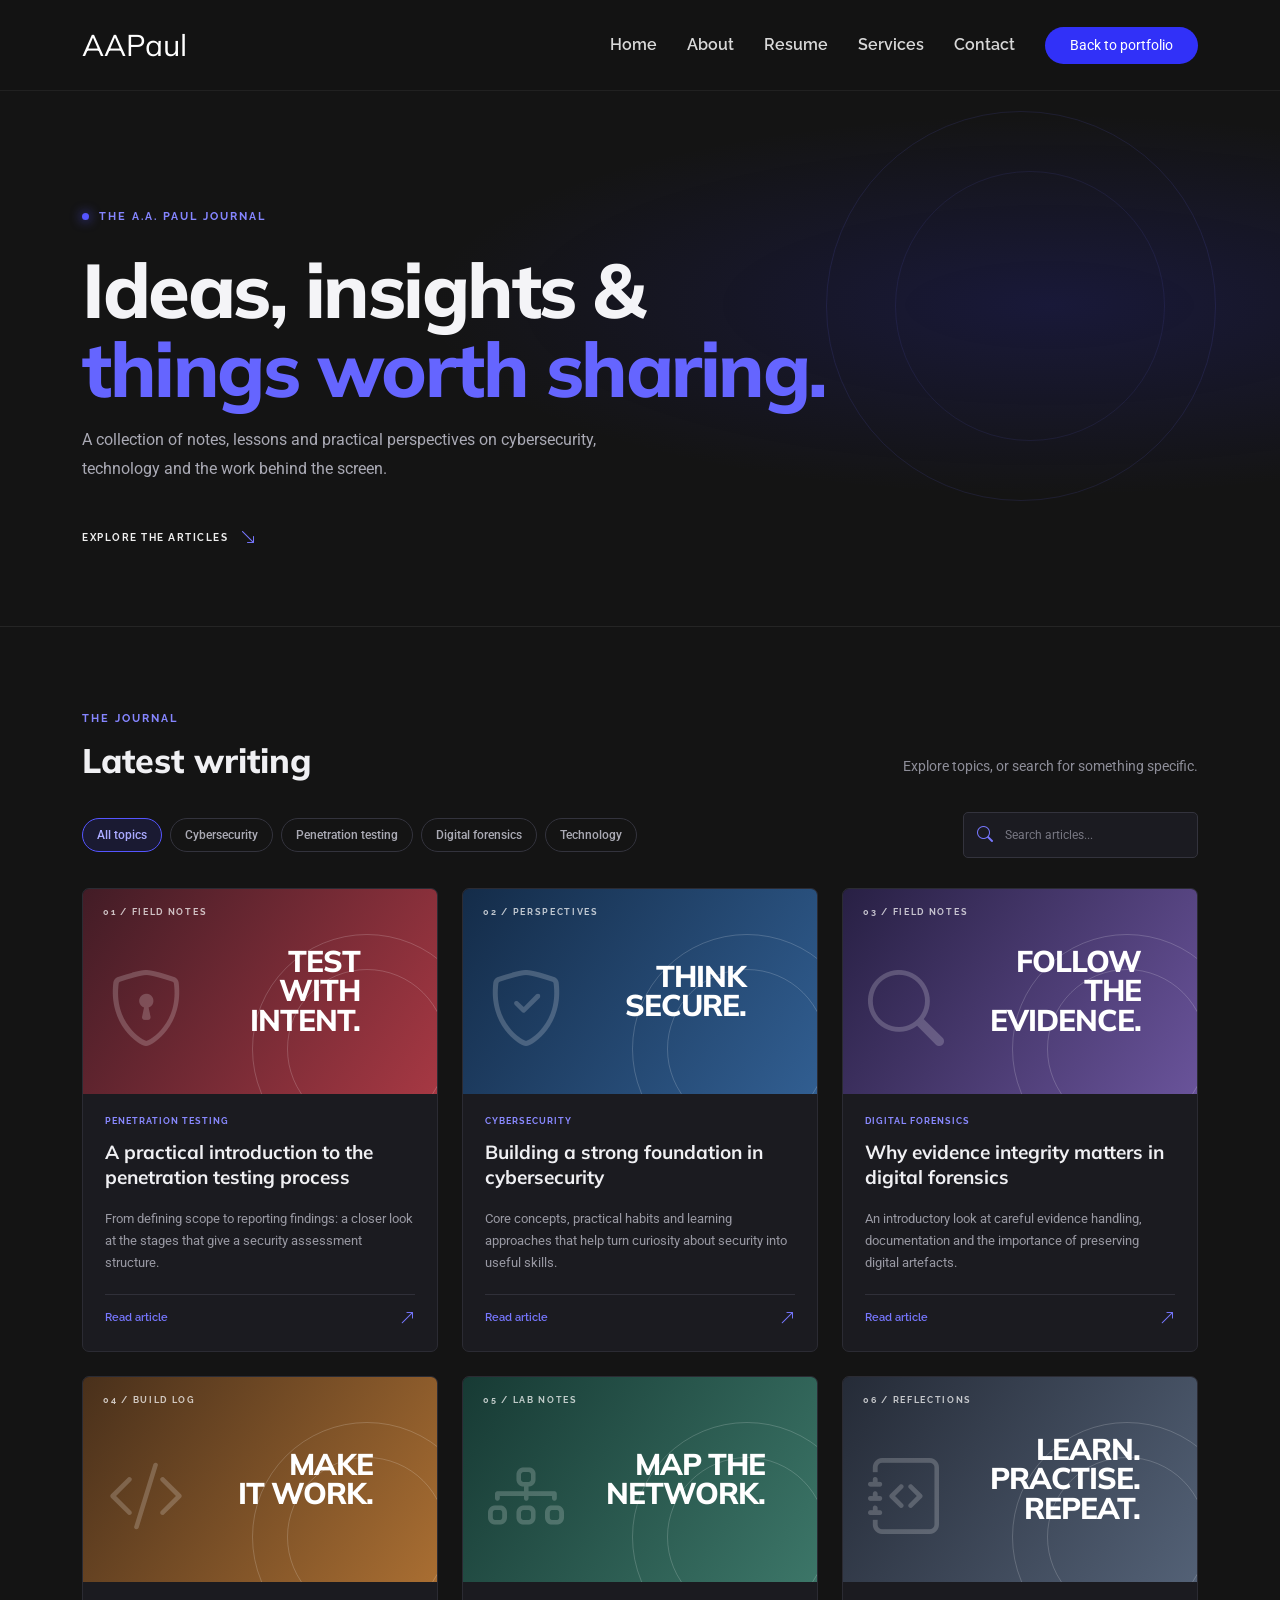
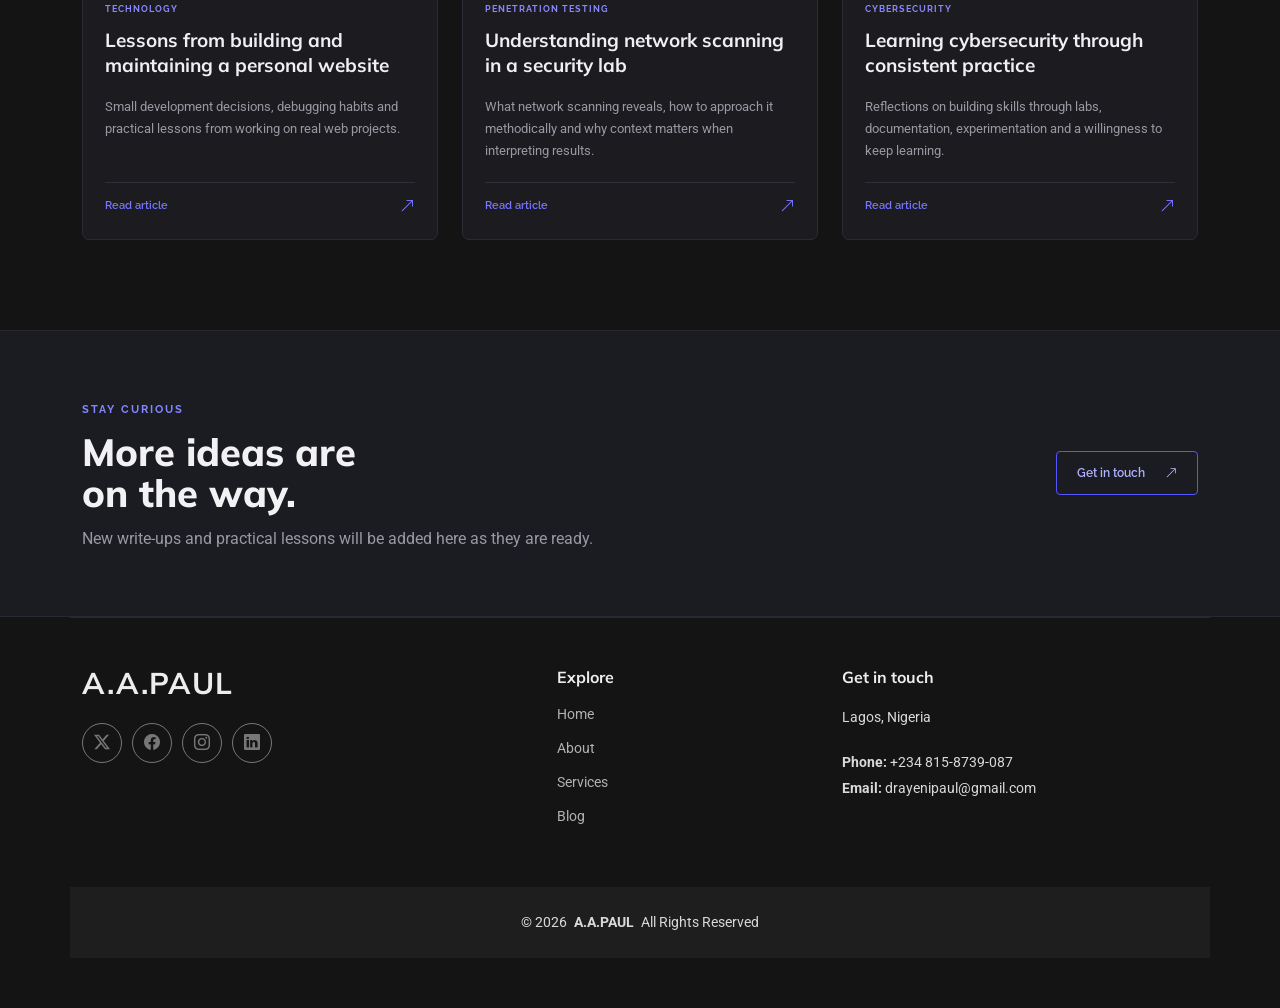
==== commit f7bc2d10: "Add files via upload" ====
--- a/blogs/index.html
+++ b/blogs/index.html
@@ -67,37 +67,37 @@
           <div class="col-lg-4 col-md-6 blog-card-wrap" data-category="Penetration Testing" data-search="penetration testing methodology reconnaissance vulnerability assessment ethical hacking">
             <article class="journal-card" data-aos="fade-up">
               <div class="journal-art art-red"><span class="art-index">01 / FIELD NOTES</span><i class="bi bi-shield-lock"></i><span class="art-word">TEST<br>WITH<br>INTENT.</span></div>
-              <div class="journal-card-body"><div class="journal-meta"><span>Penetration Testing</span><!--<span class="coming-soon">COMING SOON</span>--></div><h3>A practical introduction to the penetration testing process</h3><p>From defining scope to reporting findings: a closer look at the stages that give a security assessment structure.</p><a class="journal-read" href="/a-practical-introduction-to the-penetration-testing-process">Read article <i class="bi bi-arrow-up-right"></i></a></div>
+              <div class="journal-card-body"><div class="journal-meta"><span>Penetration Testing</span><!--<span class="coming-soon">COMING SOON</span>--></div><h3>A practical introduction to the penetration testing process</h3><p>From defining scope to reporting findings: a closer look at the stages that give a security assessment structure.</p><a class="journal-read" href="/a-practical-introduction-to-the-penetration-testing-process">Read article <i class="bi bi-arrow-up-right"></i></a></div>
             </article>
           </div>
           <div class="col-lg-4 col-md-6 blog-card-wrap" data-category="Cybersecurity" data-search="cybersecurity fundamentals security mindset learning skills beginner">
             <article class="journal-card" data-aos="fade-up" data-aos-delay="70">
               <div class="journal-art art-blue"><span class="art-index">02 / PERSPECTIVES</span><i class="bi bi-shield-check"></i><span class="art-word">THINK<br>SECURE.</span></div>
-              <div class="journal-card-body"><div class="journal-meta"><span>Cybersecurity</span><span class="coming-soon">COMING SOON</span></div><h3>Building a strong foundation in cybersecurity</h3><p>Core concepts, practical habits and learning approaches that help turn curiosity about security into useful skills.</p><a class="journal-read" href="/building-a-strong-foundation-in-cybersecurity">Read article <i class="bi bi-arrow-up-right"></i></a></div>
+              <div class="journal-card-body"><div class="journal-meta"><span>Cybersecurity</span><!--<span class="coming-soon">COMING SOON</span>--></div><h3>Building a strong foundation in cybersecurity</h3><p>Core concepts, practical habits and learning approaches that help turn curiosity about security into useful skills.</p><a class="journal-read" href="/building-a-strong-foundation-in-cybersecurity">Read article <i class="bi bi-arrow-up-right"></i></a></div>
             </article>
           </div>
           <div class="col-lg-4 col-md-6 blog-card-wrap" data-category="Digital Forensics" data-search="digital forensics investigation evidence integrity chain custody analysis">
             <article class="journal-card" data-aos="fade-up" data-aos-delay="140">
               <div class="journal-art art-violet"><span class="art-index">03 / FIELD NOTES</span><i class="bi bi-search"></i><span class="art-word">FOLLOW<br>THE<br>EVIDENCE.</span></div>
-              <div class="journal-card-body"><div class="journal-meta"><span>Digital Forensics</span><span class="coming-soon">COMING SOON</span></div><h3>Why evidence integrity matters in digital forensics</h3><p>An introductory look at careful evidence handling, documentation and the importance of preserving digital artefacts.</p><a class="journal-read" href="../why-evidence-integrity-matters-in-digital-forensics">Read article <i class="bi bi-arrow-up-right"></i></a></div>
+              <div class="journal-card-body"><div class="journal-meta"><span>Digital Forensics</span><!--<span class="coming-soon">COMING SOON</span>--></div><h3>Why evidence integrity matters in digital forensics</h3><p>An introductory look at careful evidence handling, documentation and the importance of preserving digital artefacts.</p><a class="journal-read" href="../why-evidence-integrity-matters-in-digital-forensics">Read article <i class="bi bi-arrow-up-right"></i></a></div>
             </article>
           </div>
           <div class="col-lg-4 col-md-6 blog-card-wrap" data-category="Technology" data-search="technology web development building portfolio website lessons">
             <article class="journal-card" data-aos="fade-up">
               <div class="journal-art art-amber"><span class="art-index">04 / BUILD LOG</span><i class="bi bi-code-slash"></i><span class="art-word">MAKE<br>IT WORK.</span></div>
-              <div class="journal-card-body"><div class="journal-meta"><span>Technology</span><span class="coming-soon">COMING SOON</span></div><h3>Lessons from building and maintaining a personal website</h3><p>Small development decisions, debugging habits and practical lessons from working on real web projects.</p><a class="journal-read" href="../lessons-from-building-and-maintaining-a-personal-website">Read article <i class="bi bi-arrow-up-right"></i></a></div>
+              <div class="journal-card-body"><div class="journal-meta"><span>Technology</span><!--<span class="coming-soon">COMING SOON</span>--></div><h3>Lessons from building and maintaining a personal website</h3><p>Small development decisions, debugging habits and practical lessons from working on real web projects.</p><a class="journal-read" href="../lessons-from-building-and-maintaining-a-personal-website">Read article <i class="bi bi-arrow-up-right"></i></a></div>
             </article>
           </div>
           <div class="col-lg-4 col-md-6 blog-card-wrap" data-category="Penetration Testing" data-search="nmap network scanning ports services enumeration lab">
             <article class="journal-card" data-aos="fade-up" data-aos-delay="70">
               <div class="journal-art art-green"><span class="art-index">05 / LAB NOTES</span><i class="bi bi-diagram-3"></i><span class="art-word">MAP THE<br>NETWORK.</span></div>
-              <div class="journal-card-body"><div class="journal-meta"><span>Penetration Testing</span><span class="coming-soon">COMING SOON</span></div><h3>Understanding network scanning in a security lab</h3><p>What network scanning reveals, how to approach it methodically and why context matters when interpreting results.</p><a class="journal-read" href="../understanding-network-scanning-in-a-security-lab">Read article <i class="bi bi-arrow-up-right"></i></a></div>
+              <div class="journal-card-body"><div class="journal-meta"><span>Penetration Testing</span><!--<span class="coming-soon">COMING SOON</span>--></div><h3>Understanding network scanning in a security lab</h3><p>What network scanning reveals, how to approach it methodically and why context matters when interpreting results.</p><a class="journal-read" href="../understanding-network-scanning-in-a-security-lab">Read article <i class="bi bi-arrow-up-right"></i></a></div>
             </article>
           </div>
           <div class="col-lg-4 col-md-6 blog-card-wrap" data-category="Cybersecurity" data-search="career cybersecurity continuous learning professional development journey">
             <article class="journal-card" data-aos="fade-up" data-aos-delay="140">
               <div class="journal-art art-slate"><span class="art-index">06 / REFLECTIONS</span><i class="bi bi-journal-code"></i><span class="art-word">LEARN.<br>PRACTISE.<br>REPEAT.</span></div>
-              <div class="journal-card-body"><div class="journal-meta"><span>Cybersecurity</span><span class="coming-soon">COMING SOON</span></div><h3>Learning cybersecurity through consistent practice</h3><p>Reflections on building skills through labs, documentation, experimentation and a willingness to keep learning.</p><a class="journal-read" href="../learning-cybersecurity-through-consistent-practice">Read article <i class="bi bi-arrow-up-right"></i></a></div>
+              <div class="journal-card-body"><div class="journal-meta"><span>Cybersecurity</span><!--<span class="coming-soon">COMING SOON</span>--></div><h3>Learning cybersecurity through consistent practice</h3><p>Reflections on building skills through labs, documentation, experimentation and a willingness to keep learning.</p><a class="journal-read" href="../learning-cybersecurity-through-consistent-practice">Read article <i class="bi bi-arrow-up-right"></i></a></div>
             </article>
           </div>
         </div>
